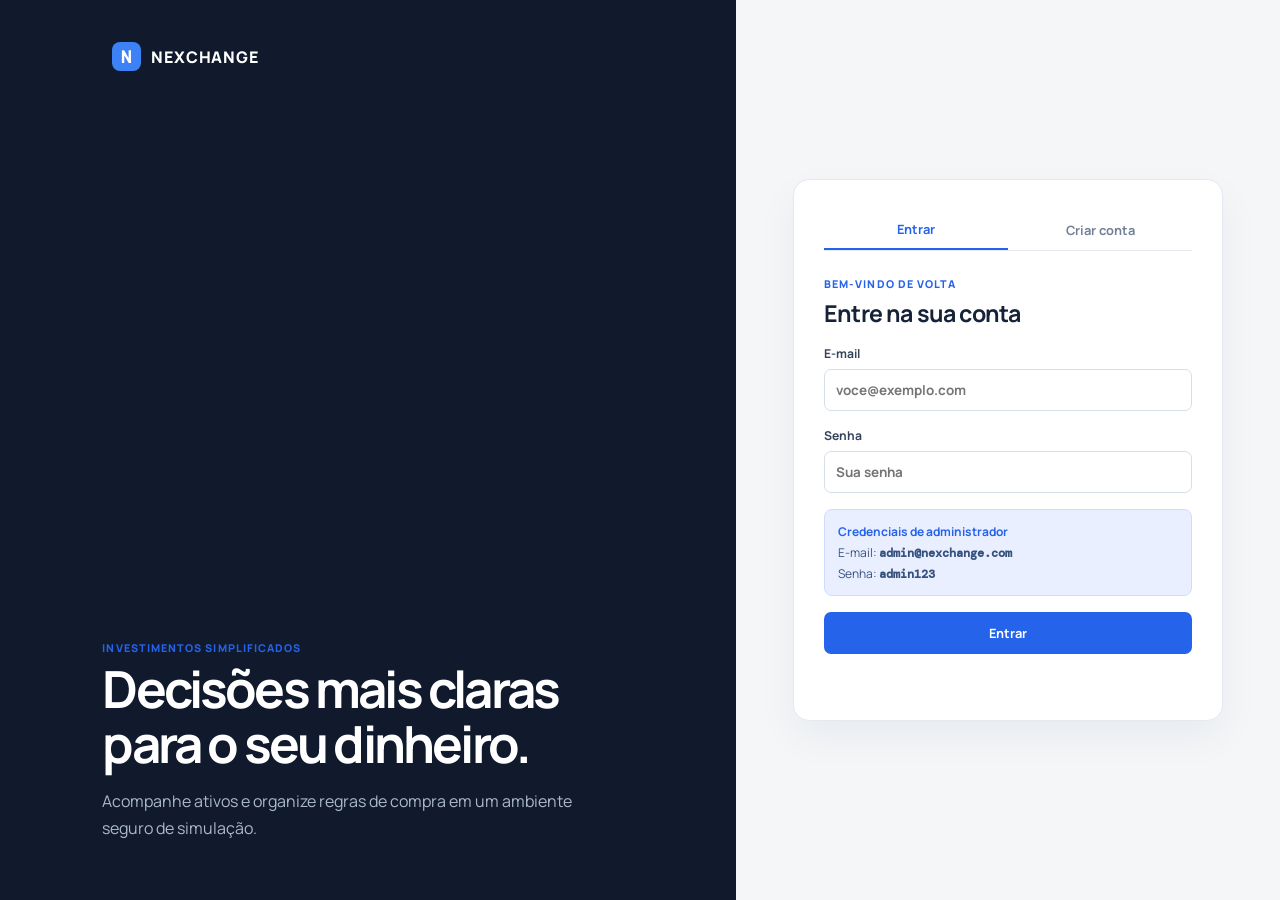
==== index.html @ d4401518 "Primeiro commit" ====
<!doctype html>
<html lang="pt-BR">
  <head>
    <meta charset="UTF-8">
    <meta name="viewport" content="width=device-width, initial-scale=1.0">
    <title>Nexchange - Investimentos automatizados</title>
    <link rel="stylesheet" href="style.css">
  </head>
  <body>
    <section id="auth-screen" class="auth-screen" aria-label="Autenticação">
      <div class="auth-brand">
        <a class="brand" href="#">
          <span class="brand-mark">N</span>
          <span>NEXCHANGE</span>
        </a>
        <div>
          <p class="eyebrow">INVESTIMENTOS SIMPLIFICADOS</p>
          <h1>Decisões mais claras para o seu dinheiro.</h1>
          <p>
            Acompanhe ativos e organize regras de compra em um ambiente seguro
            de simulação.
          </p>
        </div>
      </div>

      <div class="auth-card">
        <div class="auth-tabs" role="tablist" aria-label="Opções de acesso">
          <button class="auth-tab active" data-auth-tab="login" type="button">Entrar</button>
          <button class="auth-tab" data-auth-tab="register" type="button">Criar conta</button>
        </div>

        <form id="login-form" class="auth-form">
          <div>
            <p class="eyebrow">BEM-VINDO DE VOLTA</p>
            <h2>Entre na sua conta</h2>
          </div>
          <label>
            E-mail
            <input id="login-email" type="email" autocomplete="email" required placeholder="voce@exemplo.com">
          </label>
          <label>
            Senha
            <input id="login-password" type="password" autocomplete="current-password" required placeholder="Sua senha">
          </label>
          <div class="admin-credentials">
            <strong>Credenciais de administrador</strong>
            <span>E-mail: <b>admin@nexchange.com</b></span>
            <span>Senha: <b>admin123</b></span>
          </div>
          <button type="submit">Entrar</button>
        </form>

        <form id="register-form" class="auth-form hidden">
          <div>
            <p class="eyebrow">NOVA CONTA</p>
            <h2>Comece a simular</h2>
          </div>
          <label>
            Nome completo
            <input id="register-name" type="text" autocomplete="name" required placeholder="Como podemos chamar você?">
          </label>
          <label>
            E-mail
            <input id="register-email" type="email" autocomplete="email" required placeholder="voce@exemplo.com">
          </label>
          <label>
            Senha
            <input id="register-password" type="password" autocomplete="new-password" minlength="4" required placeholder="Mínimo de 4 caracteres">
          </label>
          <button type="submit">Criar conta</button>
        </form>
        <p id="auth-message" class="auth-message" role="alert"></p>
      </div>
    </section>

    <div id="app-screen" class="app-screen hidden">
      <aside class="sidebar">
        <a class="brand" href="#inicio">
          <span class="brand-mark">N</span>
          <span>NEXCHANGE</span>
        </a>
        <nav>
          <a class="active" href="#inicio">Visão geral</a>
          <a href="#mercado">Mercado</a>
          <a href="#regras">Minhas regras</a>
          <a href="#historico">Histórico</a>
        </nav>
        <div class="sidebar-note">
          <span class="dot"></span> Ambiente de simulação
          <br>
          <small>Nenhuma operação é real</small>
        </div>
      </aside>

      <main>
        <header id="inicio" class="topbar">
          <div>
            <p id="user-role" class="eyebrow">PAINEL DO INVESTIDOR</p>
            <h1>Olá, <span id="user-first-name">investidor</span>.</h1>
            <p class="subtitle">Acompanhe o mercado e prepare suas regras de compra.</p>
          </div>
          <div class="profile">
            <span id="avatar" class="avatar">IN</span>
            <div>
              <strong id="profile-name">Investidor</strong>
              <small id="profile-type">Perfil moderado</small>
            </div>
            <button id="edit-profile-button" class="logout-button" type="button">Editar perfil</button>
            <button id="logout-button" class="logout-button" type="button">Sair</button>
          </div>
        </header>

        <section class="summary-grid" aria-label="Resumo da carteira">
          <article class="summary-card">
            <span>Saldo disponível</span>
            <strong id="saldo">R$ 10.000,00</strong>
            <small>Valor fictício para simulação</small>
          </article>
          <article class="summary-card">
            <span>Valor em regras</span>
            <strong id="reservado">R$ 0,00</strong>
            <small id="regras-resumo">Nenhuma regra ativa</small>
          </article>
          <article class="summary-card">
            <span>Automação</span>
            <strong id="automacao-status">Desativada</strong>
            <label class="toggle">
              <input id="automacao" type="checkbox">
              <span></span>
            </label>
          </article>
        </section>

        <section id="mercado" class="market-section">
          <div class="section-head">
            <div>
              <p class="eyebrow">MERCADO</p>
              <h2>Ativos acompanhados</h2>
              <p>Valores ilustrativos atualizados apenas para demonstração.</p>
            </div>
            <span class="market-status"><i></i> Mercado simulado aberto</span>
          </div>
          <div id="ativos" class="asset-grid"></div>
        </section>

        <section id="admin-assets" class="admin-assets hidden">
          <div class="section-head">
            <div>
              <p class="eyebrow">ADMINISTRAÇÃO</p>
              <h2>Gerenciar ativos financeiros</h2>
              <p>Cadastre, altere preços ou remova ativos da simulação.</p>
            </div>
          </div>
          <div class="admin-assets-layout">
            <form id="asset-form" class="asset-form">
              <input id="asset-original-symbol" type="hidden">
              <label>
                Nome do ativo
                <input id="asset-name" type="text" required placeholder="Ex.: Itaú Unibanco PN">
              </label>
              <div class="two-columns">
                <label>
                  Símbolo
                  <input id="asset-symbol" type="text" required placeholder="Ex.: ITUB4">
                </label>
                <label>
                  Tipo
                  <input id="asset-kind" type="text" required placeholder="Ex.: Ação">
                </label>
              </div>
              <div class="two-columns">
                <label>
                  Preço simulado
                  <input id="asset-price" type="number" min="0.01" step="0.01" required placeholder="Ex.: 35,90">
                </label>
                <label>
                  Variação
                  <input id="asset-change" type="text" required placeholder="Ex.: +1,25%">
                </label>
              </div>
              <div class="form-actions">
                <button id="asset-submit" type="submit">Adicionar ativo</button>
                <button id="asset-cancel" class="secondary-button hidden" type="button">Cancelar edição</button>
              </div>
            </form>
            <div id="admin-assets-list" class="admin-assets-list"></div>
          </div>
        </section>

        <section id="regras" class="rules-layout">
          <article class="rule-builder">
            <p class="eyebrow">NOVA REGRA</p>
            <h2>Comprar quando atingir meu preço</h2>
            <p class="hint">Defina o preço máximo que você aceitaria pagar. A regra é apenas uma demonstração.</p>
            <form id="form-regra">
              <label>Ativo <select id="ativo" required></select></label>
              <div class="two-columns">
                <label>
                  Comprar se chegar a
                  <input id="preco-alvo" type="number" min="0.01" step="0.01" required placeholder="Ex.: 32,00">
                  <span id="preco-atual" class="field-tip"></span>
                </label>
                <label>
                  Valor máximo da compra
                  <input id="valor" type="number" min="1" step="0.01" required placeholder="Ex.: 500,00">
                </label>
              </div>
              <label class="checkbox-line">
                <input id="notificar" type="checkbox" checked>
                Notificar quando a condição for atingida
              </label>
              <button type="submit">Adicionar regra de compra</button>
            </form>
          </article>

          <article class="rules-list-card">
            <div class="section-head compact">
              <div>
                <p class="eyebrow">SUAS REGRAS</p>
                <h2>Ordens programadas</h2>
              </div>
              <span id="contador-regras">0 regras</span>
            </div>
            <div id="lista-regras" class="rules-list"></div>
          </article>
        </section>

        <section id="historico" class="history-section">
          <div class="section-head compact">
            <div>
              <p class="eyebrow">ATIVIDADE</p>
              <h2>Histórico de simulações</h2>
            </div>
            <button id="limpar-historico" class="text-button" type="button">Limpar</button>
          </div>
          <div class="table-wrap">
            <table>
              <thead><tr><th>Data</th><th>Ativo</th><th>Ação</th><th>Detalhe</th></tr></thead>
              <tbody id="historico-corpo"></tbody>
            </table>
          </div>
        </section>
      </main>
    </div>

    <div id="profile-modal" class="modal hidden" role="dialog" aria-modal="true" aria-labelledby="profile-modal-title">
      <div class="modal-card">
        <div class="modal-heading">
          <div>
            <p class="eyebrow">MINHA CONTA</p>
            <h2 id="profile-modal-title">Editar perfil</h2>
          </div>
          <button id="close-profile-modal" class="close-button" type="button" aria-label="Fechar">×</button>
        </div>
        <form id="profile-form" class="auth-form">
          <label>
            Nome completo
            <input id="profile-input-name" type="text" required>
          </label>
          <label>
            E-mail
            <input id="profile-input-email" type="email" required>
          </label>
          <label>
            Nova senha <span class="field-tip">Deixe em branco para manter a atual.</span>
            <input id="profile-input-password" type="password" minlength="4" placeholder="Mínimo de 4 caracteres">
          </label>
          <button type="submit">Salvar alterações</button>
        </form>
      </div>
    </div>

    <div id="toast" role="status" aria-live="polite"></div>
    <script src="mercado.js"></script>
  </body>
</html>
---- style.css ----
@import url('https://fonts.googleapis.com/css2?family=DM+Mono:wght@400;500&family=Manrope:wght@400;500;600;700;800&display=swap');

:root {
  --bg: #f4f6f8;
  --panel: #fff;
  --ink: #152238;
  --muted: #718096;
  --line: #e4e9ef;
  --blue: #2563eb;
  --blue-soft: #e9efff;
  --green: #12866a;
  --orange: #e87826;
  --sidebar: #101a2c;
}

* { box-sizing: border-box; }
html { scroll-behavior: smooth; }
body { margin: 0; background: var(--bg); color: var(--ink); font-family: Manrope, Arial, sans-serif; }
button, input, select { font: inherit; }
.hidden { display: none !important; }

.auth-screen { min-height: 100vh; display: grid; grid-template-columns: 1.15fr .85fr; }
.auth-brand { background: var(--sidebar); color: #d9e2f0; padding: 42px clamp(32px, 8vw, 130px); display: flex; flex-direction: column; justify-content: space-between; min-height: 100vh; }
.auth-brand h1 { max-width: 550px; color: #fff; font-size: clamp(2rem, 4vw, 3.8rem); line-height: 1.08; letter-spacing: -.055em; margin: 0; }
.auth-brand p:not(.eyebrow) { max-width: 500px; line-height: 1.7; color: #aab8cc; }
.auth-card { width: min(100% - 44px, 430px); margin: auto; background: var(--panel); border: 1px solid var(--line); border-radius: 16px; padding: 30px; box-shadow: 0 16px 40px #1522380d; }
.auth-tabs { display: grid; grid-template-columns: 1fr 1fr; border-bottom: 1px solid var(--line); margin-bottom: 26px; }
.auth-tab { background: none; border-radius: 0; color: var(--muted); padding: 10px; }
.auth-tab.active { color: var(--blue); border-bottom: 2px solid var(--blue); }
.auth-form { display: grid; gap: 16px; }
.auth-form h2 { margin: 0; font-size: 1.45rem; letter-spacing: -.035em; }
.admin-credentials { display: grid; gap: 4px; padding: 13px; border: 1px solid #cfdcff; background: var(--blue-soft); color: #37517e; border-radius: 8px; font-size: .75rem; }
.admin-credentials strong { color: var(--blue); }
.admin-credentials b { font-family: 'DM Mono', monospace; }
.auth-message { min-height: 22px; margin: 14px 0 0; font-size: .78rem; }
.auth-message.error { color: #b53d3d; }
.auth-message.success { color: var(--green); }

.sidebar { position: fixed; inset: 0 auto 0 0; width: 236px; background: var(--sidebar); color: #d9e2f0; display: flex; flex-direction: column; padding: 30px 18px; }
.brand { display: flex; align-items: center; gap: 10px; color: #fff; text-decoration: none; font-weight: 800; letter-spacing: .05em; padding: 0 10px 36px; }
.brand-mark { width: 29px; height: 29px; display: grid; place-items: center; background: #3c82f6; border-radius: 8px; font-family: 'DM Mono', monospace; font-size: 17px; }
.sidebar nav { display: grid; gap: 6px; }
.sidebar nav a { color: #aab8cc; text-decoration: none; padding: 11px 12px; border-radius: 8px; font-size: .9rem; }
.sidebar nav a:hover, .sidebar nav .active { background: #22324c; color: #fff; }
.sidebar-note { margin: auto 10px 5px; padding-top: 20px; border-top: 1px solid #263650; color: #aab8cc; font-size: .75rem; line-height: 1.7; }
.sidebar-note small { color: #70829d; }
.dot, .market-status i { display: inline-block; width: 7px; height: 7px; border-radius: 50%; background: #3ee3a3; margin-right: 5px; }
main { margin-left: 236px; max-width: 1390px; padding: 42px 52px 70px; }
.topbar { display: flex; align-items: flex-start; justify-content: space-between; gap: 25px; margin-bottom: 32px; }
.eyebrow { margin: 0 0 6px; color: var(--blue); letter-spacing: .1em; font-size: .67rem; font-weight: 800; }
.topbar h1, h2 { margin: 0; }
.topbar h1 { font-size: 2rem; letter-spacing: -.04em; }
.subtitle, .section-head p:not(.eyebrow), .hint { color: var(--muted); font-size: .88rem; line-height: 1.6; margin: 7px 0 0; }
.profile { display: flex; align-items: center; gap: 10px; padding: 7px 0; }
.profile small { display: block; color: var(--muted); font-size: .72rem; }
.avatar { width: 38px; height: 38px; display: grid; place-items: center; border-radius: 50%; background: #dce7ff; color: var(--blue); font-size: .73rem; font-weight: 800; }
.logout-button { background: transparent; color: var(--blue); border: 1px solid #cbd8f5; padding: 7px 10px; font-size: .72rem; }
.summary-grid { display: grid; grid-template-columns: repeat(3, 1fr); gap: 16px; margin-bottom: 40px; }
.summary-card, .rule-builder, .rules-list-card, .history-section { background: var(--panel); border: 1px solid var(--line); border-radius: 14px; }
.summary-card { min-height: 130px; padding: 20px; position: relative; }
.summary-card > span { display: block; color: var(--muted); font-size: .78rem; }
.summary-card strong { display: block; font-size: 1.45rem; letter-spacing: -.04em; margin: 11px 0 5px; }
.summary-card small { color: var(--muted); font-size: .7rem; }
.summary-card:nth-child(2) strong { color: var(--orange); }
.summary-card:nth-child(3) strong { font-size: 1.1rem; color: #8893a4; }
.toggle { position: absolute; right: 20px; bottom: 21px; }
.toggle input { display: none; }
.toggle span { display: block; width: 41px; height: 23px; background: #d0d7e2; border-radius: 20px; position: relative; cursor: pointer; }
.toggle span::after { content: ''; position: absolute; top: 3px; left: 3px; width: 17px; height: 17px; border-radius: 50%; background: #fff; transition: .2s; }
.toggle input:checked + span { background: var(--green); }
.toggle input:checked + span::after { transform: translateX(18px); }
.market-section { margin-bottom: 38px; }
.admin-assets { margin-bottom: 38px; }
.admin-assets-layout { display: grid; grid-template-columns: .8fr 1.2fr; gap: 20px; }
.asset-form, .admin-assets-list { display: grid; gap: 14px; background: var(--panel); border: 1px solid var(--line); border-radius: 14px; padding: 22px; }
.form-actions, .item-actions { display: flex; gap: 9px; align-items: center; }
.secondary-button { background: #edf1f7; color: #46566d; }
.admin-asset-item { display: flex; justify-content: space-between; gap: 16px; align-items: center; padding-bottom: 13px; border-bottom: 1px solid var(--line); }
.admin-asset-item:last-child { padding-bottom: 0; border-bottom: 0; }
.admin-asset-item strong, .admin-asset-item small { display: block; }
.admin-asset-item strong { font-size: .8rem; }
.admin-asset-item small { margin-top: 4px; color: var(--muted); font-size: .7rem; }
.edit-button, .delete-button { padding: 7px 9px; font-size: .7rem; }
.edit-button { background: var(--blue-soft); color: var(--blue); }
.delete-button { background: #fff0f0; color: #b53d3d; }
.section-head { display: flex; justify-content: space-between; align-items: flex-end; gap: 18px; margin-bottom: 17px; }
.section-head h2 { font-size: 1.18rem; letter-spacing: -.025em; }
.market-status { font-size: .73rem; color: var(--green); padding: 7px 10px; background: #ebfaf4; border-radius: 20px; }
.asset-grid { display: grid; grid-template-columns: repeat(4, 1fr); gap: 13px; }
.asset { background: var(--panel); border: 1px solid var(--line); border-radius: 12px; padding: 16px; }
.asset-top, .rule-head { display: flex; justify-content: space-between; align-items: center; }
.asset-symbol { font-family: 'DM Mono', monospace; font-size: .76rem; font-weight: 500; color: var(--blue); background: var(--blue-soft); padding: 5px 7px; border-radius: 5px; }
.asset-kind { color: var(--muted); font-size: .67rem; }
.asset h3 { font-size: .92rem; margin: 14px 0 7px; }
.asset-price, .target { font-family: 'DM Mono', monospace; }
.asset-price { font-size: 1.05rem; }
.asset-change { font-size: .68rem; margin-left: 6px; color: var(--green); }
.asset-change.down { color: #d85151; }
.rules-layout { display: grid; grid-template-columns: .92fr 1.08fr; gap: 20px; margin-bottom: 30px; }
.rule-builder, .rules-list-card, .history-section { padding: 25px; }
.rule-builder h2 { font-size: 1.25rem; letter-spacing: -.03em; }
.rule-builder form { display: grid; gap: 15px; margin-top: 22px; }
label { display: grid; gap: 7px; font-size: .76rem; font-weight: 700; color: #344359; }
select, input { width: 100%; border: 1px solid #d6dee8; border-radius: 7px; padding: 11px; background: #fff; color: var(--ink); font-size: .84rem; outline: none; }
select:focus, input:focus { border-color: var(--blue); box-shadow: 0 0 0 3px #2563eb17; }
.two-columns { display: grid; grid-template-columns: 1fr 1fr; gap: 11px; }
.field-tip { color: var(--muted); font-size: .65rem; font-weight: 500; margin-top: -2px; }
.checkbox-line { display: flex; align-items: center; gap: 8px; color: var(--muted); font-weight: 500; }
.checkbox-line input { width: auto; accent-color: var(--blue); }
button { border: 0; border-radius: 7px; padding: 12px 14px; background: var(--blue); color: #fff; font-size: .8rem; font-weight: 700; cursor: pointer; }
button:hover { filter: brightness(.94); }
.compact { align-items: flex-start; }
.compact h2 { font-size: 1.07rem; }
.compact > span { color: var(--muted); font-size: .73rem; }
.rules-list { display: grid; gap: 10px; }
.rule { border: 1px solid var(--line); border-left: 4px solid var(--blue); padding: 13px; border-radius: 7px; }
.rule-head { gap: 8px; }
.rule strong { font-size: .84rem; }
.rule .target { font-size: .76rem; color: var(--blue); }
.rule small { display: block; color: var(--muted); font-size: .69rem; margin-top: 7px; }
.rule button { background: transparent; color: #a53c3c; padding: 0; font-size: .72rem; }
.empty { padding: 28px 10px; text-align: center; color: var(--muted); font-size: .8rem; }
.history-section { margin-bottom: 15px; }
.text-button { background: transparent; color: var(--blue); padding: 0; }
table { width: 100%; border-collapse: collapse; }
th, td { text-align: left; padding: 12px 8px; border-bottom: 1px solid var(--line); font-size: .75rem; }
th { color: var(--muted); font-size: .65rem; text-transform: uppercase; letter-spacing: .07em; }
td { color: #435269; }
td:nth-child(3) { color: var(--green); font-weight: 700; }
#toast { position: fixed; right: 25px; bottom: 24px; background: #17263c; color: #fff; padding: 12px 16px; border-radius: 8px; font-size: .8rem; transform: translateY(100px); opacity: 0; transition: .25s; box-shadow: 0 8px 24px #0002; }
#toast.show { transform: translateY(0); opacity: 1; }
.modal { position: fixed; inset: 0; z-index: 10; display: grid; place-items: center; padding: 20px; background: #101a2c99; }
.modal-card { width: min(100%, 440px); background: var(--panel); padding: 28px; border-radius: 14px; box-shadow: 0 20px 48px #0004; }
.modal-heading { display: flex; justify-content: space-between; gap: 20px; align-items: flex-start; margin-bottom: 22px; }
.close-button { background: transparent; color: var(--muted); padding: 0; font-size: 1.7rem; line-height: 1; }

@media (max-width: 1050px) { .asset-grid { grid-template-columns: repeat(2, 1fr); } }
@media (max-width: 800px) {
  .auth-screen { grid-template-columns: 1fr; }
  .auth-brand { min-height: auto; padding: 28px; gap: 42px; }
  .auth-brand .brand { padding-bottom: 0; }
  .sidebar { position: static; width: auto; height: auto; padding: 14px 18px; flex-direction: row; align-items: center; }
  .sidebar .brand { padding: 0; }
  .sidebar nav { display: flex; margin-left: auto; }
  .sidebar nav a { font-size: .7rem; padding: 8px; }
  .sidebar-note { display: none; }
  main { margin: 0; padding: 28px 18px; }
  .summary-grid, .rules-layout { grid-template-columns: 1fr; }
  .admin-assets-layout { grid-template-columns: 1fr; }
  .topbar { margin-bottom: 24px; }
}
@media (max-width: 520px) {
  .auth-card { width: min(100% - 28px, 430px); padding: 22px; }
  .topbar { flex-direction: column; }
  .summary-grid, .asset-grid, .two-columns { grid-template-columns: 1fr; }
  .sidebar nav a:not(.active) { display: none; }
  .section-head { align-items: flex-start; flex-direction: column; }
  .rule-builder, .rules-list-card, .history-section { padding: 18px; }
  .table-wrap { overflow-x: auto; }
  table { min-width: 500px; }
}
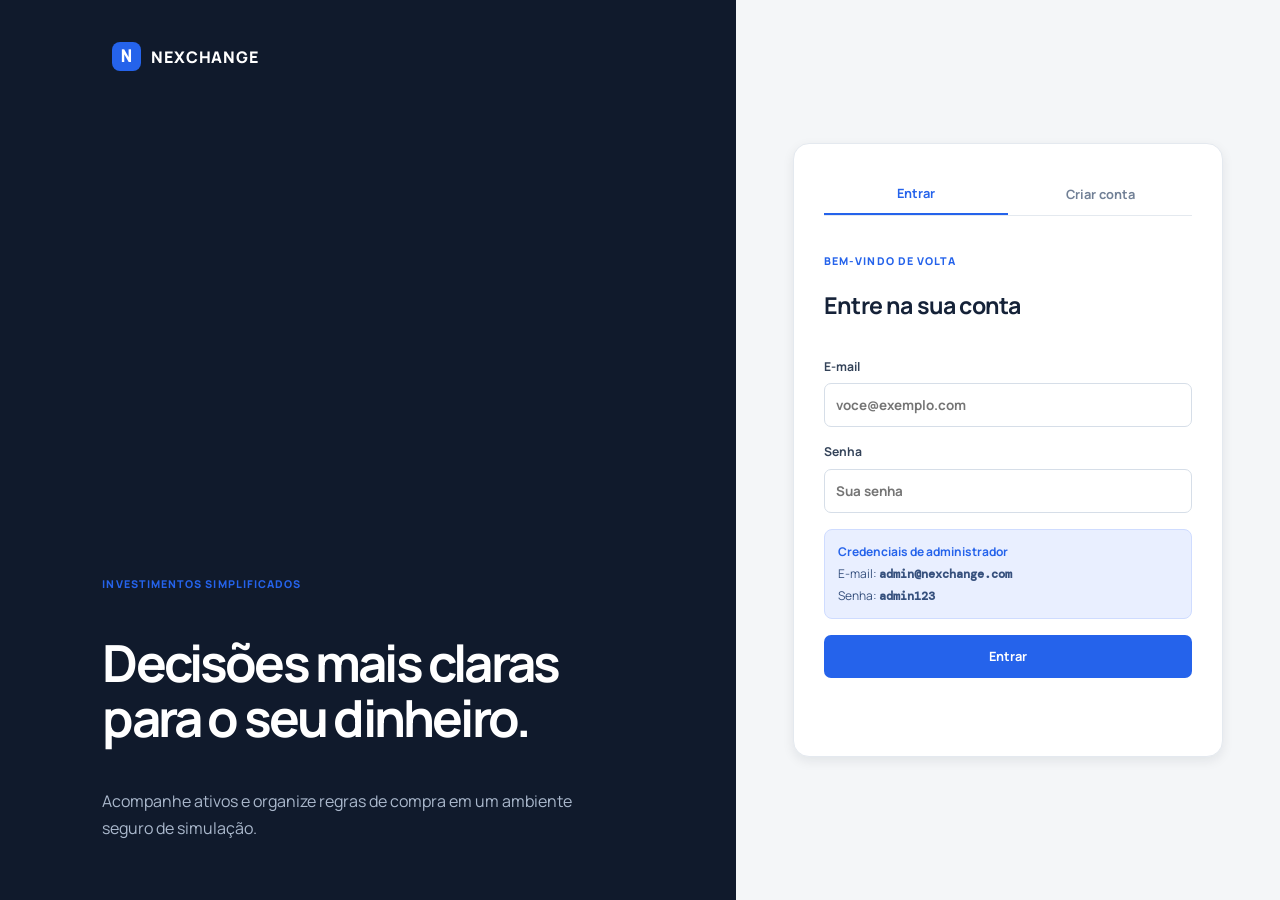
==== commit f18ababc: "refactor: organiza estilos por seções" ====
--- a/index.html
+++ b/index.html
@@ -1,276 +1,292 @@
 <!doctype html>
 <html lang="pt-BR">
-  <head>
-    <meta charset="UTF-8">
-    <meta name="viewport" content="width=device-width, initial-scale=1.0">
-    <title>Nexchange - Investimentos automatizados</title>
-    <link rel="stylesheet" href="style.css">
-  </head>
-  <body>
-    <section id="auth-screen" class="auth-screen" aria-label="Autenticação">
-      <div class="auth-brand">
-        <a class="brand" href="#">
-          <span class="brand-mark">N</span>
-          <span>NEXCHANGE</span>
-        </a>
-        <div>
-          <p class="eyebrow">INVESTIMENTOS SIMPLIFICADOS</p>
-          <h1>Decisões mais claras para o seu dinheiro.</h1>
-          <p>
-            Acompanhe ativos e organize regras de compra em um ambiente seguro
-            de simulação.
-          </p>
-        </div>
-      </div>
-
-      <div class="auth-card">
-        <div class="auth-tabs" role="tablist" aria-label="Opções de acesso">
-          <button class="auth-tab active" data-auth-tab="login" type="button">Entrar</button>
-          <button class="auth-tab" data-auth-tab="register" type="button">Criar conta</button>
-        </div>
-
-        <form id="login-form" class="auth-form">
-          <div>
-            <p class="eyebrow">BEM-VINDO DE VOLTA</p>
-            <h2>Entre na sua conta</h2>
-          </div>
-          <label>
-            E-mail
-            <input id="login-email" type="email" autocomplete="email" required placeholder="voce@exemplo.com">
+
+<head>
+  <meta charset="UTF-8">
+  <meta name="viewport" content="width=device-width, initial-scale=1.0">
+  <link rel="stylesheet" href="css/global.css">
+  <link rel="stylesheet" href="css/components.css">
+  <link rel="stylesheet" href="css/auth.css">
+  <link rel="stylesheet" href="css/sidebar.css">
+  <link rel="stylesheet" href="css/dashboard.css">
+  <link rel="stylesheet" href="css/assets.css">
+  <link rel="stylesheet" href="css/rules.css">
+</head>
+
+<body>
+  <section id="auth-screen" class="auth-screen" aria-label="Autenticação">
+    <div class="auth-brand">
+      <a class="brand" href="#">
+        <span class="brand-mark">N</span>
+        <span>NEXCHANGE</span>
+      </a>
+      <div>
+        <p class="eyebrow">INVESTIMENTOS SIMPLIFICADOS</p>
+        <h1>Decisões mais claras para o seu dinheiro.</h1>
+        <p>
+          Acompanhe ativos e organize regras de compra em um ambiente seguro
+          de simulação.
+        </p>
+      </div>
+    </div>
+
+    <div class="auth-card">
+      <div class="auth-tabs" role="tablist" aria-label="Opções de acesso">
+        <button class="auth-tab active" data-auth-tab="login" type="button">Entrar</button>
+        <button class="auth-tab" data-auth-tab="register" type="button">Criar conta</button>
+      </div>
+
+      <form id="login-form" class="auth-form">
+        <div>
+          <p class="eyebrow">BEM-VINDO DE VOLTA</p>
+          <h2>Entre na sua conta</h2>
+        </div>
+        <label>
+          E-mail
+          <input id="login-email" type="email" autocomplete="email" required placeholder="voce@exemplo.com">
+        </label>
+        <label>
+          Senha
+          <input id="login-password" type="password" autocomplete="current-password" required placeholder="Sua senha">
+        </label>
+        <div class="admin-credentials">
+          <strong>Credenciais de administrador</strong>
+          <span>E-mail: <b>admin@nexchange.com</b></span>
+          <span>Senha: <b>admin123</b></span>
+        </div>
+        <button type="submit">Entrar</button>
+      </form>
+
+      <form id="register-form" class="auth-form hidden">
+        <div>
+          <p class="eyebrow">NOVA CONTA</p>
+          <h2>Comece a simular</h2>
+        </div>
+        <label>
+          Nome completo
+          <input id="register-name" type="text" autocomplete="name" required placeholder="Como podemos chamar você?">
+        </label>
+        <label>
+          E-mail
+          <input id="register-email" type="email" autocomplete="email" required placeholder="voce@exemplo.com">
+        </label>
+        <label>
+          Senha
+          <input id="register-password" type="password" autocomplete="new-password" minlength="4" required
+            placeholder="Mínimo de 4 caracteres">
+        </label>
+        <button type="submit">Criar conta</button>
+      </form>
+      <p id="auth-message" class="auth-message" role="alert"></p>
+    </div>
+  </section>
+
+  <div id="app-screen" class="app-screen hidden">
+    <aside class="sidebar">
+      <a class="brand" href="#inicio">
+        <span class="brand-mark">N</span>
+        <span>NEXCHANGE</span>
+      </a>
+      <nav>
+        <a class="active" href="#inicio">Visão geral</a>
+        <a href="#mercado">Mercado</a>
+        <a href="#regras">Minhas regras</a>
+        <a href="#historico">Histórico</a>
+      </nav>
+      <div class="sidebar-note">
+        <span class="dot"></span> Ambiente de simulação
+        <br>
+        <small>Nenhuma operação é real</small>
+      </div>
+    </aside>
+
+    <main>
+      <header id="inicio" class="topbar">
+        <div>
+          <p id="user-role" class="eyebrow">PAINEL DO INVESTIDOR</p>
+          <h1>Olá, <span id="user-first-name">investidor</span>.</h1>
+          <p class="subtitle">Acompanhe o mercado e prepare suas regras de compra.</p>
+        </div>
+        <div class="profile">
+          <span id="avatar" class="avatar">IN</span>
+          <div>
+            <strong id="profile-name">Investidor</strong>
+            <small id="profile-type">Perfil moderado</small>
+          </div>
+          <button id="edit-profile-button" class="logout-button" type="button">Editar perfil</button>
+          <button id="logout-button" class="logout-button" type="button">Sair</button>
+        </div>
+      </header>
+
+      <section class="summary-grid" aria-label="Resumo da carteira">
+        <article class="summary-card">
+          <span>Saldo disponível</span>
+          <strong id="saldo">R$ 10.000,00</strong>
+          <small>Valor fictício para simulação</small>
+        </article>
+        <article class="summary-card">
+          <span>Valor em regras</span>
+          <strong id="reservado">R$ 0,00</strong>
+          <small id="regras-resumo">Nenhuma regra ativa</small>
+        </article>
+        <article class="summary-card">
+          <span>Automação</span>
+          <strong id="automacao-status">Desativada</strong>
+          <label class="toggle">
+            <input id="automacao" type="checkbox">
+            <span></span>
           </label>
-          <label>
-            Senha
-            <input id="login-password" type="password" autocomplete="current-password" required placeholder="Sua senha">
-          </label>
-          <div class="admin-credentials">
-            <strong>Credenciais de administrador</strong>
-            <span>E-mail: <b>admin@nexchange.com</b></span>
-            <span>Senha: <b>admin123</b></span>
-          </div>
-          <button type="submit">Entrar</button>
-        </form>
-
-        <form id="register-form" class="auth-form hidden">
-          <div>
-            <p class="eyebrow">NOVA CONTA</p>
-            <h2>Comece a simular</h2>
-          </div>
-          <label>
-            Nome completo
-            <input id="register-name" type="text" autocomplete="name" required placeholder="Como podemos chamar você?">
-          </label>
-          <label>
-            E-mail
-            <input id="register-email" type="email" autocomplete="email" required placeholder="voce@exemplo.com">
-          </label>
-          <label>
-            Senha
-            <input id="register-password" type="password" autocomplete="new-password" minlength="4" required placeholder="Mínimo de 4 caracteres">
-          </label>
-          <button type="submit">Criar conta</button>
-        </form>
-        <p id="auth-message" class="auth-message" role="alert"></p>
-      </div>
-    </section>
-
-    <div id="app-screen" class="app-screen hidden">
-      <aside class="sidebar">
-        <a class="brand" href="#inicio">
-          <span class="brand-mark">N</span>
-          <span>NEXCHANGE</span>
-        </a>
-        <nav>
-          <a class="active" href="#inicio">Visão geral</a>
-          <a href="#mercado">Mercado</a>
-          <a href="#regras">Minhas regras</a>
-          <a href="#historico">Histórico</a>
-        </nav>
-        <div class="sidebar-note">
-          <span class="dot"></span> Ambiente de simulação
-          <br>
-          <small>Nenhuma operação é real</small>
-        </div>
-      </aside>
-
-      <main>
-        <header id="inicio" class="topbar">
-          <div>
-            <p id="user-role" class="eyebrow">PAINEL DO INVESTIDOR</p>
-            <h1>Olá, <span id="user-first-name">investidor</span>.</h1>
-            <p class="subtitle">Acompanhe o mercado e prepare suas regras de compra.</p>
-          </div>
-          <div class="profile">
-            <span id="avatar" class="avatar">IN</span>
-            <div>
-              <strong id="profile-name">Investidor</strong>
-              <small id="profile-type">Perfil moderado</small>
-            </div>
-            <button id="edit-profile-button" class="logout-button" type="button">Editar perfil</button>
-            <button id="logout-button" class="logout-button" type="button">Sair</button>
-          </div>
-        </header>
-
-        <section class="summary-grid" aria-label="Resumo da carteira">
-          <article class="summary-card">
-            <span>Saldo disponível</span>
-            <strong id="saldo">R$ 10.000,00</strong>
-            <small>Valor fictício para simulação</small>
-          </article>
-          <article class="summary-card">
-            <span>Valor em regras</span>
-            <strong id="reservado">R$ 0,00</strong>
-            <small id="regras-resumo">Nenhuma regra ativa</small>
-          </article>
-          <article class="summary-card">
-            <span>Automação</span>
-            <strong id="automacao-status">Desativada</strong>
-            <label class="toggle">
-              <input id="automacao" type="checkbox">
-              <span></span>
+        </article>
+      </section>
+
+      <section id="mercado" class="market-section">
+        <div class="section-head">
+          <div>
+            <p class="eyebrow">MERCADO</p>
+            <h2>Ativos acompanhados</h2>
+            <p>Valores ilustrativos atualizados apenas para demonstração.</p>
+          </div>
+          <span class="market-status"><i></i> Mercado simulado aberto</span>
+        </div>
+        <div id="ativos" class="asset-grid"></div>
+      </section>
+
+      <section id="admin-assets" class="admin-assets hidden">
+        <div class="section-head">
+          <div>
+            <p class="eyebrow">ADMINISTRAÇÃO</p>
+            <h2>Gerenciar ativos financeiros</h2>
+            <p>Cadastre, altere preços ou remova ativos da simulação.</p>
+          </div>
+        </div>
+        <div class="admin-assets-layout">
+          <form id="asset-form" class="asset-form">
+            <input id="asset-original-symbol" type="hidden">
+            <label>
+              Nome do ativo
+              <input id="asset-name" type="text" required placeholder="Ex.: Itaú Unibanco PN">
             </label>
-          </article>
-        </section>
-
-        <section id="mercado" class="market-section">
-          <div class="section-head">
-            <div>
-              <p class="eyebrow">MERCADO</p>
-              <h2>Ativos acompanhados</h2>
-              <p>Valores ilustrativos atualizados apenas para demonstração.</p>
-            </div>
-            <span class="market-status"><i></i> Mercado simulado aberto</span>
-          </div>
-          <div id="ativos" class="asset-grid"></div>
-        </section>
-
-        <section id="admin-assets" class="admin-assets hidden">
-          <div class="section-head">
-            <div>
-              <p class="eyebrow">ADMINISTRAÇÃO</p>
-              <h2>Gerenciar ativos financeiros</h2>
-              <p>Cadastre, altere preços ou remova ativos da simulação.</p>
-            </div>
-          </div>
-          <div class="admin-assets-layout">
-            <form id="asset-form" class="asset-form">
-              <input id="asset-original-symbol" type="hidden">
-              <label>
-                Nome do ativo
-                <input id="asset-name" type="text" required placeholder="Ex.: Itaú Unibanco PN">
-              </label>
-              <div class="two-columns">
-                <label>
-                  Símbolo
-                  <input id="asset-symbol" type="text" required placeholder="Ex.: ITUB4">
-                </label>
-                <label>
-                  Tipo
-                  <input id="asset-kind" type="text" required placeholder="Ex.: Ação">
-                </label>
-              </div>
-              <div class="two-columns">
-                <label>
-                  Preço simulado
-                  <input id="asset-price" type="number" min="0.01" step="0.01" required placeholder="Ex.: 35,90">
-                </label>
-                <label>
-                  Variação
-                  <input id="asset-change" type="text" required placeholder="Ex.: +1,25%">
-                </label>
-              </div>
-              <div class="form-actions">
-                <button id="asset-submit" type="submit">Adicionar ativo</button>
-                <button id="asset-cancel" class="secondary-button hidden" type="button">Cancelar edição</button>
-              </div>
-            </form>
-            <div id="admin-assets-list" class="admin-assets-list"></div>
-          </div>
-        </section>
-
-        <section id="regras" class="rules-layout">
-          <article class="rule-builder">
-            <p class="eyebrow">NOVA REGRA</p>
-            <h2>Comprar quando atingir meu preço</h2>
-            <p class="hint">Defina o preço máximo que você aceitaria pagar. A regra é apenas uma demonstração.</p>
-            <form id="form-regra">
-              <label>Ativo <select id="ativo" required></select></label>
-              <div class="two-columns">
-                <label>
-                  Comprar se chegar a
-                  <input id="preco-alvo" type="number" min="0.01" step="0.01" required placeholder="Ex.: 32,00">
-                  <span id="preco-atual" class="field-tip"></span>
-                </label>
-                <label>
-                  Valor máximo da compra
-                  <input id="valor" type="number" min="1" step="0.01" required placeholder="Ex.: 500,00">
-                </label>
-              </div>
-              <label class="checkbox-line">
-                <input id="notificar" type="checkbox" checked>
-                Notificar quando a condição for atingida
-              </label>
-              <button type="submit">Adicionar regra de compra</button>
-            </form>
-          </article>
-
-          <article class="rules-list-card">
-            <div class="section-head compact">
-              <div>
-                <p class="eyebrow">SUAS REGRAS</p>
-                <h2>Ordens programadas</h2>
-              </div>
-              <span id="contador-regras">0 regras</span>
-            </div>
-            <div id="lista-regras" class="rules-list"></div>
-          </article>
-        </section>
-
-        <section id="historico" class="history-section">
+            <div class="two-columns">
+              <label>
+                Símbolo
+                <input id="asset-symbol" type="text" required placeholder="Ex.: ITUB4">
+              </label>
+              <label>
+                Tipo
+                <input id="asset-kind" type="text" required placeholder="Ex.: Ação">
+              </label>
+            </div>
+            <div class="two-columns">
+              <label>
+                Preço simulado
+                <input id="asset-price" type="number" min="0.01" step="0.01" required placeholder="Ex.: 35,90">
+              </label>
+              <label>
+                Variação
+                <input id="asset-change" type="text" required placeholder="Ex.: +1,25%">
+              </label>
+            </div>
+            <div class="form-actions">
+              <button id="asset-submit" type="submit">Adicionar ativo</button>
+              <button id="asset-cancel" class="secondary-button hidden" type="button">Cancelar edição</button>
+            </div>
+          </form>
+          <div id="admin-assets-list" class="admin-assets-list"></div>
+        </div>
+      </section>
+
+      <section id="regras" class="rules-layout">
+        <article class="rule-builder">
+          <p class="eyebrow">NOVA REGRA</p>
+          <h2>Comprar quando atingir meu preço</h2>
+          <p class="hint">Defina o preço máximo que você aceitaria pagar. A regra é apenas uma demonstração.</p>
+          <form id="form-regra">
+            <label>Ativo <select id="ativo" required></select></label>
+            <div class="two-columns">
+              <label>
+                Comprar se chegar a
+                <input id="preco-alvo" type="number" min="0.01" step="0.01" required placeholder="Ex.: 32,00">
+                <span id="preco-atual" class="field-tip"></span>
+              </label>
+              <label>
+                Valor máximo da compra
+                <input id="valor" type="number" min="1" step="0.01" required placeholder="Ex.: 500,00">
+              </label>
+            </div>
+            <label class="checkbox-line">
+              <input id="notificar" type="checkbox" checked>
+              Notificar quando a condição for atingida
+            </label>
+            <button type="submit">Adicionar regra de compra</button>
+          </form>
+        </article>
+
+        <article class="rules-list-card">
           <div class="section-head compact">
             <div>
-              <p class="eyebrow">ATIVIDADE</p>
-              <h2>Histórico de simulações</h2>
-            </div>
-            <button id="limpar-historico" class="text-button" type="button">Limpar</button>
-          </div>
-          <div class="table-wrap">
-            <table>
-              <thead><tr><th>Data</th><th>Ativo</th><th>Ação</th><th>Detalhe</th></tr></thead>
-              <tbody id="historico-corpo"></tbody>
-            </table>
-          </div>
-        </section>
-      </main>
+              <p class="eyebrow">SUAS REGRAS</p>
+              <h2>Ordens programadas</h2>
+            </div>
+            <span id="contador-regras">0 regras</span>
+          </div>
+          <div id="lista-regras" class="rules-list"></div>
+        </article>
+      </section>
+
+      <section id="historico" class="history-section">
+        <div class="section-head compact">
+          <div>
+            <p class="eyebrow">ATIVIDADE</p>
+            <h2>Histórico de simulações</h2>
+          </div>
+          <button id="limpar-historico" class="text-button" type="button">Limpar</button>
+        </div>
+        <div class="table-wrap">
+          <table>
+            <thead>
+              <tr>
+                <th>Data</th>
+                <th>Ativo</th>
+                <th>Ação</th>
+                <th>Detalhe</th>
+              </tr>
+            </thead>
+            <tbody id="historico-corpo"></tbody>
+          </table>
+        </div>
+      </section>
+    </main>
+  </div>
+
+  <div id="profile-modal" class="modal hidden" role="dialog" aria-modal="true" aria-labelledby="profile-modal-title">
+    <div class="modal-card">
+      <div class="modal-heading">
+        <div>
+          <p class="eyebrow">MINHA CONTA</p>
+          <h2 id="profile-modal-title">Editar perfil</h2>
+        </div>
+        <button id="close-profile-modal" class="close-button" type="button" aria-label="Fechar">×</button>
+      </div>
+      <form id="profile-form" class="auth-form">
+        <label>
+          Nome completo
+          <input id="profile-input-name" type="text" required>
+        </label>
+        <label>
+          E-mail
+          <input id="profile-input-email" type="email" required>
+        </label>
+        <label>
+          Nova senha <span class="field-tip">Deixe em branco para manter a atual.</span>
+          <input id="profile-input-password" type="password" minlength="4" placeholder="Mínimo de 4 caracteres">
+        </label>
+        <button type="submit">Salvar alterações</button>
+      </form>
     </div>
-
-    <div id="profile-modal" class="modal hidden" role="dialog" aria-modal="true" aria-labelledby="profile-modal-title">
-      <div class="modal-card">
-        <div class="modal-heading">
-          <div>
-            <p class="eyebrow">MINHA CONTA</p>
-            <h2 id="profile-modal-title">Editar perfil</h2>
-          </div>
-          <button id="close-profile-modal" class="close-button" type="button" aria-label="Fechar">×</button>
-        </div>
-        <form id="profile-form" class="auth-form">
-          <label>
-            Nome completo
-            <input id="profile-input-name" type="text" required>
-          </label>
-          <label>
-            E-mail
-            <input id="profile-input-email" type="email" required>
-          </label>
-          <label>
-            Nova senha <span class="field-tip">Deixe em branco para manter a atual.</span>
-            <input id="profile-input-password" type="password" minlength="4" placeholder="Mínimo de 4 caracteres">
-          </label>
-          <button type="submit">Salvar alterações</button>
-        </form>
-      </div>
-    </div>
-
-    <div id="toast" role="status" aria-live="polite"></div>
-    <script src="mercado.js"></script>
-  </body>
-</html>
+  </div>
+
+  <div id="toast" role="status" aria-live="polite"></div>
+  <script src="js/mercado.js"></script>
+</body>
+
+</html>
--- a/css/global.css
+++ b/css/global.css
@@ -0,0 +1,65 @@
+@import url('https://fonts.googleapis.com/css2?family=DM+Mono:wght@400;500&family=Manrope:wght@400;500;600;700;800&display=swap');
+
+:root {
+  --color-primary: #2563eb;
+  --color-primary-hover: #1d4ed8;
+  --color-secondary: #101a2c;
+
+  --color-success: #12866a;
+  --color-warning: #e87826;
+  --color-danger: #b53d3d;
+
+  --color-background: #f4f6f8;
+  --color-surface: #ffffff;
+  --color-primary-soft: #e9efff;
+
+  --color-text: #152238;
+  --color-text-secondary: #718096;
+  --color-text-light: #ffffff;
+  --color-border: #e4e9ef;
+
+  --radius-sm: 6px;
+  --radius-md: 10px;
+  --radius-lg: 16px;
+
+  --shadow-sm: 0 1px 2px rgba(15, 23, 42, 0.06);
+  --shadow-md: 0 4px 12px rgba(15, 23, 42, 0.08);
+
+  --transition: 0.2s ease;
+}
+
+* {
+  box-sizing: border-box;
+}
+
+html {
+  scroll-behavior: smooth;
+}
+
+body {
+  margin: 0;
+  background: var(--color-background);
+  color: var(--color-text);
+  font-family: Manrope, Arial, sans-serif;
+  line-height: 1.5;
+}
+
+button,
+input,
+select,
+textarea {
+  font: inherit;
+}
+
+button {
+  cursor: pointer;
+}
+
+img {
+  display: block;
+  max-width: 100%;
+}
+
+.hidden {
+  display: none !important;
+}
--- a/css/components.css
+++ b/css/components.css
@@ -0,0 +1,214 @@
+.section-head {
+  display: flex;
+  align-items: flex-end;
+  justify-content: space-between;
+  gap: 18px;
+  margin-bottom: 17px;
+}
+
+.section-head h2 {
+  font-size: 1.18rem;
+  letter-spacing: -0.025em;
+}
+
+label {
+  display: grid;
+  gap: 7px;
+  color: #344359;
+  font-size: 0.76rem;
+  font-weight: 700;
+}
+
+input,
+select {
+  width: 100%;
+  padding: 11px;
+  background: var(--color-surface);
+  border: 1px solid #d6dee8;
+  border-radius: 7px;
+  color: var(--color-text);
+  font-size: 0.84rem;
+  outline: none;
+}
+
+input:focus,
+select:focus {
+  border-color: var(--color-primary);
+  box-shadow: 0 0 0 3px rgba(37, 99, 235, 0.09);
+}
+
+.two-columns {
+  display: grid;
+  grid-template-columns: 1fr 1fr;
+  gap: 11px;
+}
+
+.field-tip {
+  margin-top: -2px;
+  color: var(--color-text-secondary);
+  font-size: 0.65rem;
+  font-weight: 500;
+}
+
+.checkbox-line {
+  display: flex;
+  align-items: center;
+  gap: 8px;
+  color: var(--color-text-secondary);
+  font-weight: 500;
+}
+
+.checkbox-line input {
+  width: auto;
+  accent-color: var(--color-primary);
+}
+
+button {
+  padding: 12px 14px;
+  background: var(--color-primary);
+  border: 0;
+  border-radius: 7px;
+  color: var(--color-text-light);
+  font-size: 0.8rem;
+  font-weight: 700;
+}
+
+button:hover {
+  filter: brightness(0.94);
+}
+
+.secondary-button {
+  background: #edf1f7;
+  color: #46566d;
+}
+
+.form-actions,
+.item-actions {
+  display: flex;
+  align-items: center;
+  gap: 9px;
+}
+
+.edit-button,
+.delete-button {
+  padding: 7px 9px;
+  font-size: 0.7rem;
+}
+
+.edit-button {
+  background: var(--color-primary-soft);
+  color: var(--color-primary);
+}
+
+.delete-button {
+  background: #fff0f0;
+  color: var(--color-danger);
+}
+
+.text-button {
+  padding: 0;
+  background: transparent;
+  color: var(--color-primary);
+}
+
+table {
+  width: 100%;
+  border-collapse: collapse;
+}
+
+th,
+td {
+  padding: 12px 8px;
+  border-bottom: 1px solid var(--color-border);
+  text-align: left;
+  font-size: 0.75rem;
+}
+
+th {
+  color: var(--color-text-secondary);
+  font-size: 0.65rem;
+  text-transform: uppercase;
+  letter-spacing: 0.07em;
+}
+
+td {
+  color: #435269;
+}
+
+td:nth-child(3) {
+  color: var(--color-success);
+  font-weight: 700;
+}
+
+#toast {
+  position: fixed;
+  right: 25px;
+  bottom: 24px;
+  padding: 12px 16px;
+  background: #17263c;
+  border-radius: 8px;
+  box-shadow: 0 8px 24px #0002;
+  color: var(--color-text-light);
+  font-size: 0.8rem;
+  opacity: 0;
+  transform: translateY(100px);
+  transition: 0.25s;
+}
+
+#toast.show {
+  opacity: 1;
+  transform: translateY(0);
+}
+
+.modal {
+  position: fixed;
+  inset: 0;
+  z-index: 10;
+  display: grid;
+  place-items: center;
+  padding: 20px;
+  background: #101a2c99;
+}
+
+.modal-card {
+  width: min(100%, 440px);
+  padding: 28px;
+  background: var(--color-surface);
+  border-radius: 14px;
+  box-shadow: 0 20px 48px #0004;
+}
+
+.modal-heading {
+  display: flex;
+  align-items: flex-start;
+  justify-content: space-between;
+  gap: 20px;
+  margin-bottom: 22px;
+}
+
+.close-button {
+  padding: 0;
+  background: transparent;
+  color: var(--color-text-secondary);
+  font-size: 1.7rem;
+  line-height: 1;
+}
+
+@media (max-width: 520px) {
+  .two-columns {
+    grid-template-columns: 1fr;
+  }
+
+  .section-head {
+    align-items: flex-start;
+    flex-direction: column;
+  }
+
+  .table-wrap {
+    overflow-x: auto;
+  }
+
+  table {
+    min-width: 500px;
+  }
+}
--- a/css/auth.css
+++ b/css/auth.css
@@ -0,0 +1,124 @@
+.auth-screen {
+  min-height: 100vh;
+  display: grid;
+  grid-template-columns: 1.15fr 0.85fr;
+}
+
+.auth-brand {
+  min-height: 100vh;
+  padding: 42px clamp(32px, 8vw, 130px);
+  display: flex;
+  flex-direction: column;
+  justify-content: space-between;
+  background: var(--color-secondary);
+  color: #d9e2f0;
+}
+
+.auth-brand h1 {
+  max-width: 550px;
+  color: var(--color-text-light);
+  font-size: clamp(2rem, 4vw, 3.8rem);
+  line-height: 1.08;
+  letter-spacing: -0.055em;
+}
+
+.auth-brand p:not(.eyebrow) {
+  max-width: 500px;
+  color: #aab8cc;
+  line-height: 1.7;
+}
+
+.auth-card {
+  width: min(100% - 44px, 430px);
+  margin: auto;
+  padding: 30px;
+  background: var(--color-surface);
+  border: 1px solid var(--color-border);
+  border-radius: var(--radius-lg);
+  box-shadow: var(--shadow-md);
+}
+
+.auth-tabs {
+  display: grid;
+  grid-template-columns: 1fr 1fr;
+  margin-bottom: 26px;
+  border-bottom: 1px solid var(--color-border);
+}
+
+.auth-tab {
+  padding: 10px;
+  background: none;
+  border-radius: 0;
+  color: var(--color-text-secondary);
+}
+
+.auth-tab.active {
+  color: var(--color-primary);
+  border-bottom: 2px solid var(--color-primary);
+}
+
+.auth-form {
+  display: grid;
+  gap: 16px;
+}
+
+.auth-form h2 {
+  font-size: 1.45rem;
+  letter-spacing: -0.035em;
+}
+
+.admin-credentials {
+  display: grid;
+  gap: 4px;
+  padding: 13px;
+  background: var(--color-primary-soft);
+  border: 1px solid #cfdcff;
+  border-radius: 8px;
+  color: #37517e;
+  font-size: 0.75rem;
+}
+
+.admin-credentials strong {
+  color: var(--color-primary);
+}
+
+.admin-credentials b {
+  font-family: 'DM Mono', monospace;
+}
+
+.auth-message {
+  min-height: 22px;
+  margin-top: 14px;
+  font-size: 0.78rem;
+}
+
+.auth-message.error {
+  color: var(--color-danger);
+}
+
+.auth-message.success {
+  color: var(--color-success);
+}
+
+@media (max-width: 800px) {
+  .auth-screen {
+    grid-template-columns: 1fr;
+  }
+
+  .auth-brand {
+    min-height: auto;
+    padding: 28px;
+    gap: 42px;
+  }
+
+  .auth-brand .brand {
+    padding-bottom: 0;
+  }
+}
+
+@media (max-width: 520px) {
+  .auth-card {
+    width: min(100% - 28px, 430px);
+    padding: 22px;
+  }
+}
--- a/css/sidebar.css
+++ b/css/sidebar.css
@@ -0,0 +1,108 @@
+.sidebar {
+  position: fixed;
+  inset: 0 auto 0 0;
+  width: 236px;
+  padding: 30px 18px;
+  display: flex;
+  flex-direction: column;
+  background: var(--color-secondary);
+  color: #d9e2f0;
+}
+
+.brand {
+  display: flex;
+  align-items: center;
+  gap: 10px;
+  padding: 0 10px 36px;
+  color: var(--color-text-light);
+  text-decoration: none;
+  font-weight: 800;
+  letter-spacing: 0.05em;
+}
+
+.brand-mark {
+  width: 29px;
+  height: 29px;
+  display: grid;
+  place-items: center;
+  background: var(--color-primary);
+  border-radius: 8px;
+  font-family: 'DM Mono', monospace;
+  font-size: 17px;
+}
+
+.sidebar nav {
+  display: grid;
+  gap: 6px;
+}
+
+.sidebar nav a {
+  padding: 11px 12px;
+  color: #aab8cc;
+  border-radius: 8px;
+  text-decoration: none;
+  font-size: 0.9rem;
+}
+
+.sidebar nav a:hover,
+.sidebar nav .active {
+  background: #22324c;
+  color: var(--color-text-light);
+}
+
+.sidebar-note {
+  margin: auto 10px 5px;
+  padding-top: 20px;
+  border-top: 1px solid #263650;
+  color: #aab8cc;
+  font-size: 0.75rem;
+  line-height: 1.7;
+}
+
+.sidebar-note small {
+  color: #70829d;
+}
+
+.dot {
+  display: inline-block;
+  width: 7px;
+  height: 7px;
+  margin-right: 5px;
+  background: #3ee3a3;
+  border-radius: 50%;
+}
+
+@media (max-width: 800px) {
+  .sidebar {
+    position: static;
+    width: auto;
+    height: auto;
+    padding: 14px 18px;
+    flex-direction: row;
+    align-items: center;
+  }
+
+  .sidebar .brand {
+    padding: 0;
+  }
+
+  .sidebar nav {
+    display: flex;
+    margin-left: auto;
+  }
+
+  .sidebar nav a {
+    padding: 8px;
+    font-size: 0.7rem;
+  }
+
+  .sidebar-note {
+    display: none;
+  }
+}
+
+@media (max-width: 520px) {
+  .sidebar nav a:not(.active) {
+    display: none;
+  }
+}
--- a/css/dashboard.css
+++ b/css/dashboard.css
@@ -0,0 +1,172 @@
+main {
+  max-width: 1390px;
+  margin-left: 236px;
+  padding: 42px 52px 70px;
+}
+
+.topbar {
+  display: flex;
+  align-items: flex-start;
+  justify-content: space-between;
+  gap: 25px;
+  margin-bottom: 32px;
+}
+
+.eyebrow {
+  margin-bottom: 6px;
+  color: var(--color-primary);
+  letter-spacing: 0.1em;
+  font-size: 0.67rem;
+  font-weight: 800;
+}
+
+.topbar h1 {
+  font-size: 2rem;
+  letter-spacing: -0.04em;
+}
+
+.subtitle,
+.section-head p:not(.eyebrow),
+.hint {
+  margin-top: 7px;
+  color: var(--color-text-secondary);
+  font-size: 0.88rem;
+  line-height: 1.6;
+}
+
+.profile {
+  display: flex;
+  align-items: center;
+  gap: 10px;
+  padding: 7px 0;
+}
+
+.profile small {
+  display: block;
+  color: var(--color-text-secondary);
+  font-size: 0.72rem;
+}
+
+.avatar {
+  width: 38px;
+  height: 38px;
+  display: grid;
+  place-items: center;
+  background: #dce7ff;
+  border-radius: 50%;
+  color: var(--color-primary);
+  font-size: 0.73rem;
+  font-weight: 800;
+}
+
+.logout-button {
+  padding: 7px 10px;
+  background: transparent;
+  border: 1px solid #cbd8f5;
+  color: var(--color-primary);
+  font-size: 0.72rem;
+}
+
+.summary-grid {
+  display: grid;
+  grid-template-columns: repeat(3, 1fr);
+  gap: 16px;
+  margin-bottom: 40px;
+}
+
+.summary-card {
+  position: relative;
+  min-height: 130px;
+  padding: 20px;
+  background: var(--color-surface);
+  border: 1px solid var(--color-border);
+  border-radius: 14px;
+}
+
+.summary-card > span {
+  display: block;
+  color: var(--color-text-secondary);
+  font-size: 0.78rem;
+}
+
+.summary-card strong {
+  display: block;
+  margin: 11px 0 5px;
+  font-size: 1.45rem;
+  letter-spacing: -0.04em;
+}
+
+.summary-card small {
+  color: var(--color-text-secondary);
+  font-size: 0.7rem;
+}
+
+.summary-card:nth-child(2) strong {
+  color: var(--color-warning);
+}
+
+.summary-card:nth-child(3) strong {
+  color: #8893a4;
+  font-size: 1.1rem;
+}
+
+.toggle {
+  position: absolute;
+  right: 20px;
+  bottom: 21px;
+}
+
+.toggle input {
+  display: none;
+}
+
+.toggle span {
+  position: relative;
+  display: block;
+  width: 41px;
+  height: 23px;
+  background: #d0d7e2;
+  border-radius: 20px;
+  cursor: pointer;
+}
+
+.toggle span::after {
+  content: '';
+  position: absolute;
+  top: 3px;
+  left: 3px;
+  width: 17px;
+  height: 17px;
+  background: var(--color-surface);
+  border-radius: 50%;
+  transition: var(--transition);
+}
+
+.toggle input:checked + span {
+  background: var(--color-success);
+}
+
+.toggle input:checked + span::after {
+  transform: translateX(18px);
+}
+
+@media (max-width: 800px) {
+  main {
+    margin: 0;
+    padding: 28px 18px;
+  }
+
+  .summary-grid {
+    grid-template-columns: 1fr;
+  }
+
+  .topbar {
+    margin-bottom: 24px;
+  }
+}
+
+@media (max-width: 520px) {
+  .topbar {
+    flex-direction: column;
+  }
+}
--- a/css/assets.css
+++ b/css/assets.css
@@ -0,0 +1,138 @@
+.market-section,
+.admin-assets {
+  margin-bottom: 38px;
+}
+
+.market-status {
+  padding: 7px 10px;
+  background: #ebfaf4;
+  border-radius: 20px;
+  color: var(--color-success);
+  font-size: 0.73rem;
+}
+
+.market-status i {
+  display: inline-block;
+  width: 7px;
+  height: 7px;
+  margin-right: 5px;
+  background: #3ee3a3;
+  border-radius: 50%;
+}
+
+.asset-grid {
+  display: grid;
+  grid-template-columns: repeat(4, 1fr);
+  gap: 13px;
+}
+
+.asset {
+  padding: 16px;
+  background: var(--color-surface);
+  border: 1px solid var(--color-border);
+  border-radius: 12px;
+}
+
+.asset-top {
+  display: flex;
+  align-items: center;
+  justify-content: space-between;
+}
+
+.asset-symbol {
+  padding: 5px 7px;
+  background: var(--color-primary-soft);
+  border-radius: 5px;
+  color: var(--color-primary);
+  font-family: 'DM Mono', monospace;
+  font-size: 0.76rem;
+  font-weight: 500;
+}
+
+.asset-kind {
+  color: var(--color-text-secondary);
+  font-size: 0.67rem;
+}
+
+.asset h3 {
+  margin: 14px 0 7px;
+  font-size: 0.92rem;
+}
+
+.asset-price {
+  font-family: 'DM Mono', monospace;
+  font-size: 1.05rem;
+}
+
+.asset-change {
+  margin-left: 6px;
+  color: var(--color-success);
+  font-size: 0.68rem;
+}
+
+.asset-change.down {
+  color: #d85151;
+}
+
+.admin-assets-layout {
+  display: grid;
+  grid-template-columns: 0.8fr 1.2fr;
+  gap: 20px;
+}
+
+.asset-form,
+.admin-assets-list {
+  display: grid;
+  gap: 14px;
+  padding: 22px;
+  background: var(--color-surface);
+  border: 1px solid var(--color-border);
+  border-radius: 14px;
+}
+
+.admin-asset-item {
+  display: flex;
+  align-items: center;
+  justify-content: space-between;
+  gap: 16px;
+  padding-bottom: 13px;
+  border-bottom: 1px solid var(--color-border);
+}
+
+.admin-asset-item:last-child {
+  padding-bottom: 0;
+  border-bottom: 0;
+}
+
+.admin-asset-item strong,
+.admin-asset-item small {
+  display: block;
+}
+
+.admin-asset-item strong {
+  font-size: 0.8rem;
+}
+
+.admin-asset-item small {
+  margin-top: 4px;
+  color: var(--color-text-secondary);
+  font-size: 0.7rem;
+}
+
+@media (max-width: 1050px) {
+  .asset-grid {
+    grid-template-columns: repeat(2, 1fr);
+  }
+}
+
+@media (max-width: 800px) {
+  .admin-assets-layout {
+    grid-template-columns: 1fr;
+  }
+}
+
+@media (max-width: 520px) {
+  .asset-grid {
+    grid-template-columns: 1fr;
+  }
+}
--- a/css/rules.css
+++ b/css/rules.css
@@ -0,0 +1,107 @@
+.rules-layout {
+  display: grid;
+  grid-template-columns: 0.92fr 1.08fr;
+  gap: 20px;
+  margin-bottom: 30px;
+}
+
+.rule-builder,
+.rules-list-card,
+.history-section {
+  padding: 25px;
+  background: var(--color-surface);
+  border: 1px solid var(--color-border);
+  border-radius: 14px;
+}
+
+.rule-builder h2 {
+  font-size: 1.25rem;
+  letter-spacing: -0.03em;
+}
+
+.rule-builder form {
+  display: grid;
+  gap: 15px;
+  margin-top: 22px;
+}
+
+.rules-list {
+  display: grid;
+  gap: 10px;
+}
+
+.rule {
+  padding: 13px;
+  border: 1px solid var(--color-border);
+  border-left: 4px solid var(--color-primary);
+  border-radius: 7px;
+}
+
+.rule-head {
+  display: flex;
+  align-items: center;
+  justify-content: space-between;
+  gap: 8px;
+}
+
+.rule strong {
+  font-size: 0.84rem;
+}
+
+.rule .target {
+  color: var(--color-primary);
+  font-family: 'DM Mono', monospace;
+  font-size: 0.76rem;
+}
+
+.rule small {
+  display: block;
+  margin-top: 7px;
+  color: var(--color-text-secondary);
+  font-size: 0.69rem;
+}
+
+.rule button {
+  padding: 0;
+  background: transparent;
+  color: var(--color-danger);
+  font-size: 0.72rem;
+}
+
+.compact {
+  align-items: flex-start;
+}
+
+.compact h2 {
+  font-size: 1.07rem;
+}
+
+.compact > span {
+  color: var(--color-text-secondary);
+  font-size: 0.73rem;
+}
+
+.empty {
+  padding: 28px 10px;
+  color: var(--color-text-secondary);
+  text-align: center;
+  font-size: 0.8rem;
+}
+
+.history-section {
+  margin-bottom: 15px;
+}
+
+@media (max-width: 800px) {
+  .rules-layout {
+    grid-template-columns: 1fr;
+  }
+}
+
+@media (max-width: 520px) {
+  .rule-builder,
+  .rules-list-card,
+  .history-section {
+    padding: 18px;
+  }
+}
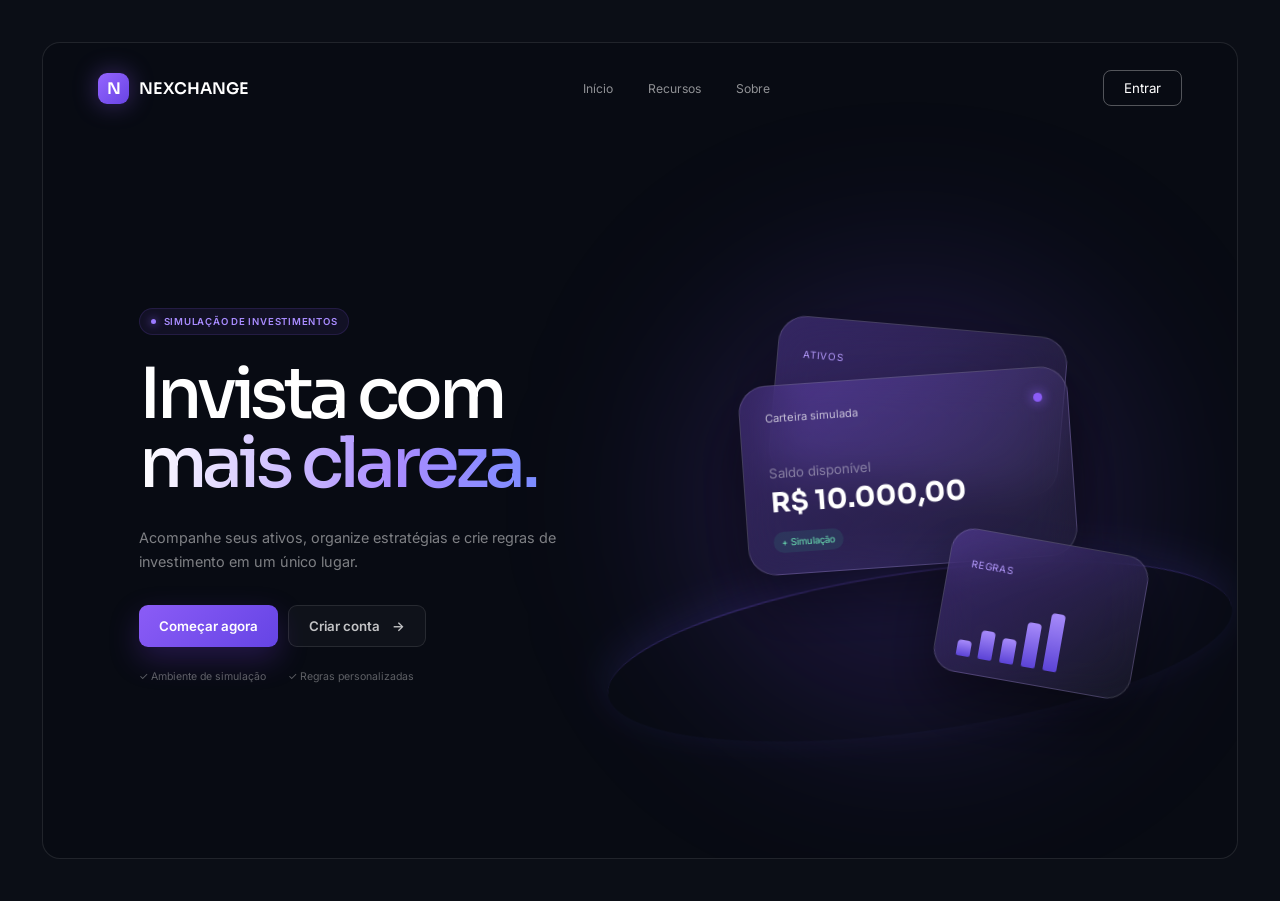
==== commit 1ac3b6e7: "refactor: reorganiza estrutura e dashboard" ====
--- a/index.html
+++ b/index.html
@@ -4,289 +4,210 @@
 <head>
   <meta charset="UTF-8">
   <meta name="viewport" content="width=device-width, initial-scale=1.0">
+
+  <title>NEXCHANGE</title>
+
   <link rel="stylesheet" href="css/global.css">
-  <link rel="stylesheet" href="css/components.css">
   <link rel="stylesheet" href="css/auth.css">
-  <link rel="stylesheet" href="css/sidebar.css">
-  <link rel="stylesheet" href="css/dashboard.css">
-  <link rel="stylesheet" href="css/assets.css">
-  <link rel="stylesheet" href="css/rules.css">
 </head>
 
 <body>
-  <section id="auth-screen" class="auth-screen" aria-label="Autenticação">
-    <div class="auth-brand">
-      <a class="brand" href="#">
-        <span class="brand-mark">N</span>
-        <span>NEXCHANGE</span>
-      </a>
-      <div>
-        <p class="eyebrow">INVESTIMENTOS SIMPLIFICADOS</p>
-        <h1>Decisões mais claras para o seu dinheiro.</h1>
-        <p>
-          Acompanhe ativos e organize regras de compra em um ambiente seguro
-          de simulação.
-        </p>
+
+  <main class="auth-page">
+
+    <section class="auth-container">
+
+      <header class="auth-navbar">
+        <a class="auth-logo" href="#">
+          <span>N</span>
+          NEXCHANGE
+        </a>
+
+        <nav>
+          <a href="#inicio">Início</a>
+          <a href="#recursos">Recursos</a>
+          <a href="#sobre">Sobre</a>
+        </nav>
+
+        <button id="open-login" class="login-button" type="button">
+          Entrar
+        </button>
+      </header>
+
+      <div class="auth-hero" id="inicio">
+
+        <div class="auth-content">
+
+          <div class="auth-badge">
+            <span></span>
+            SIMULAÇÃO DE INVESTIMENTOS
+          </div>
+
+          <h1>
+            Invista com
+            <span>mais clareza.</span>
+          </h1>
+
+          <p>
+            Acompanhe seus ativos, organize estratégias e crie regras
+            de investimento em um único lugar.
+          </p>
+
+          <div class="auth-actions">
+            <button id="hero-login" class="primary-button" type="button">
+              Começar agora
+            </button>
+
+            <button id="hero-register" class="secondary-button" type="button">
+              Criar conta
+              <span>→</span>
+            </button>
+          </div>
+
+          <div class="auth-benefits" id="recursos">
+            <span>✓ Ambiente de simulação</span>
+            <span>✓ Regras personalizadas</span>
+          </div>
+
+        </div>
+
+        <div class="auth-visual">
+
+          <div class="visual-glow"></div>
+
+          <div class="floating-card card-back">
+            <span>ATIVOS</span>
+          </div>
+
+          <div class="floating-card card-main">
+
+            <div class="card-header">
+              <span>Carteira simulada</span>
+              <span class="card-dot"></span>
+            </div>
+
+            <small>Saldo disponível</small>
+
+            <strong>R$ 10.000,00</strong>
+
+            <div class="card-growth">
+              + Simulação
+            </div>
+
+          </div>
+
+          <div class="floating-card card-small">
+
+            <span>REGRAS</span>
+
+            <div class="mini-chart">
+              <i></i>
+              <i></i>
+              <i></i>
+              <i></i>
+              <i></i>
+            </div>
+
+          </div>
+
+          <div class="visual-wave"></div>
+
+        </div>
+
       </div>
-    </div>
-
-    <div class="auth-card">
-      <div class="auth-tabs" role="tablist" aria-label="Opções de acesso">
-        <button class="auth-tab active" data-auth-tab="login" type="button">Entrar</button>
-        <button class="auth-tab" data-auth-tab="register" type="button">Criar conta</button>
+
+    </section>
+
+  </main>
+
+  <div id="auth-modal" class="auth-modal hidden">
+
+    <div class="auth-modal-card">
+
+      <button id="close-auth" class="close-auth" type="button">
+        ×
+      </button>
+
+      <div class="auth-tabs">
+
+        <button class="auth-tab active" data-auth-tab="login" type="button">
+          Entrar
+        </button>
+
+        <button class="auth-tab" data-auth-tab="register" type="button">
+          Criar conta
+        </button>
+
       </div>
 
       <form id="login-form" class="auth-form">
-        <div>
-          <p class="eyebrow">BEM-VINDO DE VOLTA</p>
+
+        <div class="form-heading">
+          <span>ACESSO</span>
           <h2>Entre na sua conta</h2>
-        </div>
+          <p>Acesse seu painel de investimentos.</p>
+        </div>
+
         <label>
           E-mail
           <input id="login-email" type="email" autocomplete="email" required placeholder="voce@exemplo.com">
         </label>
+
         <label>
           Senha
           <input id="login-password" type="password" autocomplete="current-password" required placeholder="Sua senha">
         </label>
-        <div class="admin-credentials">
-          <strong>Credenciais de administrador</strong>
-          <span>E-mail: <b>admin@nexchange.com</b></span>
-          <span>Senha: <b>admin123</b></span>
-        </div>
-        <button type="submit">Entrar</button>
+
+        <div class="demo-access">
+          <strong>Acesso de demonstração</strong>
+          <span>admin@nexchange.com</span>
+          <span>Senha: admin123</span>
+        </div>
+
+        <button class="form-button" type="submit">
+          Entrar na plataforma
+        </button>
+
       </form>
 
       <form id="register-form" class="auth-form hidden">
-        <div>
-          <p class="eyebrow">NOVA CONTA</p>
-          <h2>Comece a simular</h2>
-        </div>
+
+        <div class="form-heading">
+          <span>NOVA CONTA</span>
+          <h2>Crie sua conta</h2>
+          <p>Comece a organizar seus investimentos.</p>
+        </div>
+
         <label>
           Nome completo
-          <input id="register-name" type="text" autocomplete="name" required placeholder="Como podemos chamar você?">
-        </label>
+          <input id="register-name" type="text" autocomplete="name" required placeholder="Seu nome">
+        </label>
+
         <label>
           E-mail
           <input id="register-email" type="email" autocomplete="email" required placeholder="voce@exemplo.com">
         </label>
+
         <label>
           Senha
           <input id="register-password" type="password" autocomplete="new-password" minlength="4" required
             placeholder="Mínimo de 4 caracteres">
         </label>
-        <button type="submit">Criar conta</button>
+
+        <button class="form-button" type="submit">
+          Criar conta
+        </button>
+
       </form>
-      <p id="auth-message" class="auth-message" role="alert"></p>
+
+      <p id="auth-message" class="auth-message"></p>
+
     </div>
-  </section>
-
-  <div id="app-screen" class="app-screen hidden">
-    <aside class="sidebar">
-      <a class="brand" href="#inicio">
-        <span class="brand-mark">N</span>
-        <span>NEXCHANGE</span>
-      </a>
-      <nav>
-        <a class="active" href="#inicio">Visão geral</a>
-        <a href="#mercado">Mercado</a>
-        <a href="#regras">Minhas regras</a>
-        <a href="#historico">Histórico</a>
-      </nav>
-      <div class="sidebar-note">
-        <span class="dot"></span> Ambiente de simulação
-        <br>
-        <small>Nenhuma operação é real</small>
-      </div>
-    </aside>
-
-    <main>
-      <header id="inicio" class="topbar">
-        <div>
-          <p id="user-role" class="eyebrow">PAINEL DO INVESTIDOR</p>
-          <h1>Olá, <span id="user-first-name">investidor</span>.</h1>
-          <p class="subtitle">Acompanhe o mercado e prepare suas regras de compra.</p>
-        </div>
-        <div class="profile">
-          <span id="avatar" class="avatar">IN</span>
-          <div>
-            <strong id="profile-name">Investidor</strong>
-            <small id="profile-type">Perfil moderado</small>
-          </div>
-          <button id="edit-profile-button" class="logout-button" type="button">Editar perfil</button>
-          <button id="logout-button" class="logout-button" type="button">Sair</button>
-        </div>
-      </header>
-
-      <section class="summary-grid" aria-label="Resumo da carteira">
-        <article class="summary-card">
-          <span>Saldo disponível</span>
-          <strong id="saldo">R$ 10.000,00</strong>
-          <small>Valor fictício para simulação</small>
-        </article>
-        <article class="summary-card">
-          <span>Valor em regras</span>
-          <strong id="reservado">R$ 0,00</strong>
-          <small id="regras-resumo">Nenhuma regra ativa</small>
-        </article>
-        <article class="summary-card">
-          <span>Automação</span>
-          <strong id="automacao-status">Desativada</strong>
-          <label class="toggle">
-            <input id="automacao" type="checkbox">
-            <span></span>
-          </label>
-        </article>
-      </section>
-
-      <section id="mercado" class="market-section">
-        <div class="section-head">
-          <div>
-            <p class="eyebrow">MERCADO</p>
-            <h2>Ativos acompanhados</h2>
-            <p>Valores ilustrativos atualizados apenas para demonstração.</p>
-          </div>
-          <span class="market-status"><i></i> Mercado simulado aberto</span>
-        </div>
-        <div id="ativos" class="asset-grid"></div>
-      </section>
-
-      <section id="admin-assets" class="admin-assets hidden">
-        <div class="section-head">
-          <div>
-            <p class="eyebrow">ADMINISTRAÇÃO</p>
-            <h2>Gerenciar ativos financeiros</h2>
-            <p>Cadastre, altere preços ou remova ativos da simulação.</p>
-          </div>
-        </div>
-        <div class="admin-assets-layout">
-          <form id="asset-form" class="asset-form">
-            <input id="asset-original-symbol" type="hidden">
-            <label>
-              Nome do ativo
-              <input id="asset-name" type="text" required placeholder="Ex.: Itaú Unibanco PN">
-            </label>
-            <div class="two-columns">
-              <label>
-                Símbolo
-                <input id="asset-symbol" type="text" required placeholder="Ex.: ITUB4">
-              </label>
-              <label>
-                Tipo
-                <input id="asset-kind" type="text" required placeholder="Ex.: Ação">
-              </label>
-            </div>
-            <div class="two-columns">
-              <label>
-                Preço simulado
-                <input id="asset-price" type="number" min="0.01" step="0.01" required placeholder="Ex.: 35,90">
-              </label>
-              <label>
-                Variação
-                <input id="asset-change" type="text" required placeholder="Ex.: +1,25%">
-              </label>
-            </div>
-            <div class="form-actions">
-              <button id="asset-submit" type="submit">Adicionar ativo</button>
-              <button id="asset-cancel" class="secondary-button hidden" type="button">Cancelar edição</button>
-            </div>
-          </form>
-          <div id="admin-assets-list" class="admin-assets-list"></div>
-        </div>
-      </section>
-
-      <section id="regras" class="rules-layout">
-        <article class="rule-builder">
-          <p class="eyebrow">NOVA REGRA</p>
-          <h2>Comprar quando atingir meu preço</h2>
-          <p class="hint">Defina o preço máximo que você aceitaria pagar. A regra é apenas uma demonstração.</p>
-          <form id="form-regra">
-            <label>Ativo <select id="ativo" required></select></label>
-            <div class="two-columns">
-              <label>
-                Comprar se chegar a
-                <input id="preco-alvo" type="number" min="0.01" step="0.01" required placeholder="Ex.: 32,00">
-                <span id="preco-atual" class="field-tip"></span>
-              </label>
-              <label>
-                Valor máximo da compra
-                <input id="valor" type="number" min="1" step="0.01" required placeholder="Ex.: 500,00">
-              </label>
-            </div>
-            <label class="checkbox-line">
-              <input id="notificar" type="checkbox" checked>
-              Notificar quando a condição for atingida
-            </label>
-            <button type="submit">Adicionar regra de compra</button>
-          </form>
-        </article>
-
-        <article class="rules-list-card">
-          <div class="section-head compact">
-            <div>
-              <p class="eyebrow">SUAS REGRAS</p>
-              <h2>Ordens programadas</h2>
-            </div>
-            <span id="contador-regras">0 regras</span>
-          </div>
-          <div id="lista-regras" class="rules-list"></div>
-        </article>
-      </section>
-
-      <section id="historico" class="history-section">
-        <div class="section-head compact">
-          <div>
-            <p class="eyebrow">ATIVIDADE</p>
-            <h2>Histórico de simulações</h2>
-          </div>
-          <button id="limpar-historico" class="text-button" type="button">Limpar</button>
-        </div>
-        <div class="table-wrap">
-          <table>
-            <thead>
-              <tr>
-                <th>Data</th>
-                <th>Ativo</th>
-                <th>Ação</th>
-                <th>Detalhe</th>
-              </tr>
-            </thead>
-            <tbody id="historico-corpo"></tbody>
-          </table>
-        </div>
-      </section>
-    </main>
+
   </div>
 
-  <div id="profile-modal" class="modal hidden" role="dialog" aria-modal="true" aria-labelledby="profile-modal-title">
-    <div class="modal-card">
-      <div class="modal-heading">
-        <div>
-          <p class="eyebrow">MINHA CONTA</p>
-          <h2 id="profile-modal-title">Editar perfil</h2>
-        </div>
-        <button id="close-profile-modal" class="close-button" type="button" aria-label="Fechar">×</button>
-      </div>
-      <form id="profile-form" class="auth-form">
-        <label>
-          Nome completo
-          <input id="profile-input-name" type="text" required>
-        </label>
-        <label>
-          E-mail
-          <input id="profile-input-email" type="email" required>
-        </label>
-        <label>
-          Nova senha <span class="field-tip">Deixe em branco para manter a atual.</span>
-          <input id="profile-input-password" type="password" minlength="4" placeholder="Mínimo de 4 caracteres">
-        </label>
-        <button type="submit">Salvar alterações</button>
-      </form>
-    </div>
-  </div>
-
-  <div id="toast" role="status" aria-live="polite"></div>
-  <script src="js/mercado.js"></script>
+  <script src="js/storage.js"></script>
+  <script src="js/auth.js"></script>
 </body>
 
 </html>
--- a/css/global.css
+++ b/css/global.css
@@ -1,65 +1,41 @@
-@import url('https://fonts.googleapis.com/css2?family=DM+Mono:wght@400;500&family=Manrope:wght@400;500;600;700;800&display=swap');
+@import url('https://fonts.googleapis.com/css2?family=Inter:wght@400;500;600;700&family=Sora:wght@400;500;600;700&display=swap');
 
 :root {
-  --color-primary: #2563eb;
-  --color-primary-hover: #1d4ed8;
-  --color-secondary: #101a2c;
-
-  --color-success: #12866a;
-  --color-warning: #e87826;
-  --color-danger: #b53d3d;
-
-  --color-background: #f4f6f8;
-  --color-surface: #ffffff;
-  --color-primary-soft: #e9efff;
-
-  --color-text: #152238;
-  --color-text-secondary: #718096;
-  --color-text-light: #ffffff;
-  --color-border: #e4e9ef;
-
-  --radius-sm: 6px;
-  --radius-md: 10px;
-  --radius-lg: 16px;
-
-  --shadow-sm: 0 1px 2px rgba(15, 23, 42, 0.06);
-  --shadow-md: 0 4px 12px rgba(15, 23, 42, 0.08);
-
-  --transition: 0.2s ease;
+  --primary: #8b5cf6;
+  --primary-dark: #6d28d9;
+  --background: #f6f7fb;
+  --surface: #ffffff;
+  --text: #16131d;
+  --muted: #777280;
+  --border: #e6e3eb;
 }
 
 * {
   box-sizing: border-box;
+  margin: 0;
+  padding: 0;
 }
 
 html {
   scroll-behavior: smooth;
 }
 
-body {
-  margin: 0;
-  background: var(--color-background);
-  color: var(--color-text);
-  font-family: Manrope, Arial, sans-serif;
-  line-height: 1.5;
+body,
+button,
+input,
+select {
+  font-family: Inter, Arial, sans-serif;
 }
 
-button,
-input,
-select,
-textarea {
-  font: inherit;
+body {
+  background: var(--background);
+  color: var(--text);
 }
 
 button {
   cursor: pointer;
 }
 
-img {
-  display: block;
-  max-width: 100%;
-}
-
 .hidden {
   display: none !important;
 }
--- a/css/auth.css
+++ b/css/auth.css
@@ -1,60 +1,382 @@
-.auth-screen {
+.auth-page {
   min-height: 100vh;
-  display: grid;
-  grid-template-columns: 1.15fr 0.85fr;
-}
-
-.auth-brand {
-  min-height: 100vh;
-  padding: 42px clamp(32px, 8vw, 130px);
-  display: flex;
-  flex-direction: column;
+  padding: 42px;
+  background: #0b0e16;
+  color: white;
+}
+
+.auth-container {
+  position: relative;
+  width: min(100%, 1400px);
+  min-height: calc(100vh - 84px);
+  margin: auto;
+  overflow: hidden;
+  background: #080b13;
+  border: 1px solid rgba(255, 255, 255, 0.1);
+  border-radius: 18px;
+}
+
+.auth-navbar {
+  position: relative;
+  z-index: 10;
+  height: 90px;
+  padding: 0 55px;
+  display: flex;
+  align-items: center;
   justify-content: space-between;
-  background: var(--color-secondary);
-  color: #d9e2f0;
-}
-
-.auth-brand h1 {
-  max-width: 550px;
-  color: var(--color-text-light);
-  font-size: clamp(2rem, 4vw, 3.8rem);
-  line-height: 1.08;
-  letter-spacing: -0.055em;
-}
-
-.auth-brand p:not(.eyebrow) {
-  max-width: 500px;
-  color: #aab8cc;
+}
+
+.auth-logo {
+  display: flex;
+  align-items: center;
+  gap: 10px;
+  color: white;
+  font-family: 'Sora', sans-serif;
+  font-weight: 600;
+  text-decoration: none;
+}
+
+.auth-logo > span {
+  width: 31px;
+  height: 31px;
+  display: grid;
+  place-items: center;
+  background: linear-gradient(135deg, #9565ff, #6844e4);
+  border-radius: 9px;
+  box-shadow: 0 0 25px rgba(139, 92, 246, 0.4);
+}
+
+.auth-navbar nav {
+  display: flex;
+  gap: 35px;
+}
+
+.auth-navbar nav a {
+  color: rgba(255, 255, 255, 0.55);
+  font-size: 0.76rem;
+  text-decoration: none;
+  transition: 0.2s;
+}
+
+.auth-navbar nav a:hover {
+  color: white;
+}
+
+.login-button {
+  padding: 9px 20px;
+  background: transparent;
+  border: 1px solid rgba(255, 255, 255, 0.3);
+  border-radius: 8px;
+  color: white;
+}
+
+.auth-hero {
+  min-height: calc(100vh - 175px);
+  padding: 40px 8%;
+  display: grid;
+  grid-template-columns: 1fr 1fr;
+  align-items: center;
+  gap: 70px;
+}
+
+.auth-content {
+  position: relative;
+  z-index: 3;
+  max-width: 620px;
+}
+
+.auth-badge {
+  width: fit-content;
+  margin-bottom: 25px;
+  padding: 7px 11px;
+  display: flex;
+  align-items: center;
+  gap: 8px;
+  background: rgba(139, 92, 246, 0.08);
+  border: 1px solid rgba(139, 92, 246, 0.15);
+  border-radius: 30px;
+  color: #a98cff;
+  font-size: 0.6rem;
+  font-weight: 600;
+  letter-spacing: 0.08em;
+}
+
+.auth-badge span {
+  width: 5px;
+  height: 5px;
+  background: #9b7aff;
+  border-radius: 50%;
+  box-shadow: 0 0 8px #8b5cf6;
+}
+
+.auth-content h1 {
+  max-width: 650px;
+  margin: 0;
+  font-family: 'Sora', sans-serif;
+  font-size: clamp(3.8rem, 5.5vw, 6.4rem);
+  font-weight: 500;
+  line-height: 0.98;
+  letter-spacing: -0.065em;
+}
+
+.auth-content h1 span {
+  display: block;
+  color: transparent;
+  background: linear-gradient(90deg, #ffffff, #a98cff 55%, #668cff);
+  background-clip: text;
+  -webkit-background-clip: text;
+}
+
+.auth-content > p {
+  max-width: 520px;
+  margin: 28px 0 0;
+  color: rgba(255, 255, 255, 0.48);
+  font-size: 0.9rem;
   line-height: 1.7;
 }
 
-.auth-card {
-  width: min(100% - 44px, 430px);
-  margin: auto;
+.auth-actions {
+  margin-top: 30px;
+  display: flex;
+  gap: 10px;
+}
+
+.primary-button,
+.secondary-button {
+  padding: 12px 20px;
+  border-radius: 9px;
+  font-weight: 600;
+}
+
+.primary-button {
+  background: linear-gradient(135deg, #8b5cf6, #6544e5);
+  border: 0;
+  color: white;
+  box-shadow: 0 12px 30px rgba(124, 58, 237, 0.25);
+}
+
+.secondary-button {
+  display: flex;
+  gap: 12px;
+  background: rgba(255, 255, 255, 0.03);
+  border: 1px solid rgba(255, 255, 255, 0.1);
+  color: rgba(255, 255, 255, 0.75);
+}
+
+.auth-benefits {
+  margin-top: 23px;
+  display: flex;
+  gap: 22px;
+  color: rgba(255, 255, 255, 0.35);
+  font-size: 0.66rem;
+}
+
+.auth-visual {
+  position: relative;
+  height: 500px;
+}
+
+.visual-glow {
+  position: absolute;
+  width: 450px;
+  height: 450px;
+  top: 30px;
+  left: 50%;
+  transform: translateX(-50%);
+  background: rgba(111, 66, 230, 0.18);
+  border-radius: 50%;
+  filter: blur(90px);
+}
+
+.floating-card {
+  position: absolute;
+  background: linear-gradient(
+    145deg,
+    rgba(143, 96, 255, 0.28),
+    rgba(255, 255, 255, 0.04)
+  );
+  border: 1px solid rgba(255, 255, 255, 0.14);
+  box-shadow: 0 30px 60px rgba(0, 0, 0, 0.4);
+  backdrop-filter: blur(24px);
+}
+
+.card-main {
+  z-index: 3;
+  top: 130px;
+  left: 50%;
+  width: 330px;
+  height: 190px;
+  padding: 25px;
+  border-radius: 28px;
+  transform: translateX(-50%) rotate(-4deg);
+}
+
+.card-back {
+  top: 80px;
+  left: 52%;
+  width: 290px;
+  height: 160px;
+  padding: 25px;
+  border-radius: 28px;
+  transform: translateX(-50%) rotate(5deg);
+  color: rgba(255, 255, 255, 0.3);
+}
+
+.card-small {
+  z-index: 4;
+  right: 0;
+  bottom: 60px;
+  width: 200px;
+  height: 145px;
+  padding: 22px;
+  border-radius: 24px;
+  transform: rotate(10deg);
+}
+
+.card-header {
+  display: flex;
+  justify-content: space-between;
+  margin-bottom: 40px;
+  color: rgba(255, 255, 255, 0.7);
+  font-size: 0.7rem;
+}
+
+.card-dot {
+  width: 9px;
+  height: 9px;
+  background: #8b5cf6;
+  border-radius: 50%;
+  box-shadow: 0 0 12px #8b5cf6;
+}
+
+.card-main small {
+  display: block;
+  color: rgba(255, 255, 255, 0.4);
+}
+
+.card-main strong {
+  display: block;
+  margin-top: 5px;
+  font-family: 'Sora', sans-serif;
+  font-size: 1.7rem;
+}
+
+.card-growth {
+  width: fit-content;
+  margin-top: 12px;
+  padding: 5px 8px;
+  background: rgba(52, 211, 153, 0.1);
+  border-radius: 20px;
+  color: #6ee7b7;
+  font-size: 0.6rem;
+}
+
+.card-small > span,
+.card-back > span {
+  color: #b69cff;
+  font-size: 0.62rem;
+  letter-spacing: 0.08em;
+}
+
+.mini-chart {
+  height: 65px;
+  margin-top: 20px;
+  display: flex;
+  align-items: flex-end;
+  gap: 8px;
+}
+
+.mini-chart i {
+  width: 14px;
+  background: linear-gradient(#a78bfa, #5b43d6);
+  border-radius: 4px 4px 2px 2px;
+}
+
+.mini-chart i:nth-child(1) {
+  height: 25%;
+}
+
+.mini-chart i:nth-child(2) {
+  height: 45%;
+}
+
+.mini-chart i:nth-child(3) {
+  height: 38%;
+}
+
+.mini-chart i:nth-child(4) {
+  height: 70%;
+}
+
+.mini-chart i:nth-child(5) {
+  height: 90%;
+}
+
+.visual-wave {
+  position: absolute;
+  left: -15%;
+  right: -20%;
+  bottom: 15px;
+  height: 160px;
+  border-top: 2px solid rgba(123, 92, 246, 0.28);
+  border-radius: 50%;
+  transform: rotate(-8deg);
+  box-shadow: 0 -10px 40px rgba(90, 72, 220, 0.15);
+}
+
+.auth-modal {
+  position: fixed;
+  z-index: 100;
+  inset: 0;
+  display: grid;
+  place-items: center;
+  padding: 20px;
+  background: rgba(3, 4, 10, 0.72);
+  backdrop-filter: blur(18px);
+}
+
+.auth-modal-card {
+  position: relative;
+  width: min(100%, 450px);
   padding: 30px;
-  background: var(--color-surface);
-  border: 1px solid var(--color-border);
-  border-radius: var(--radius-lg);
-  box-shadow: var(--shadow-md);
+  background: rgba(24, 18, 40, 0.78);
+  border: 1px solid rgba(255, 255, 255, 0.13);
+  border-radius: 22px;
+  box-shadow: 0 30px 80px rgba(0, 0, 0, 0.5);
+  backdrop-filter: blur(30px);
+}
+
+.close-auth {
+  position: absolute;
+  top: 12px;
+  right: 15px;
+  padding: 5px;
+  background: transparent;
+  border: 0;
+  color: rgba(255, 255, 255, 0.5);
+  font-size: 1.5rem;
 }
 
 .auth-tabs {
+  margin: 20px 0 28px;
+  padding: 5px;
   display: grid;
   grid-template-columns: 1fr 1fr;
-  margin-bottom: 26px;
-  border-bottom: 1px solid var(--color-border);
+  background: rgba(0, 0, 0, 0.2);
+  border-radius: 11px;
 }
 
 .auth-tab {
   padding: 10px;
-  background: none;
-  border-radius: 0;
-  color: var(--color-text-secondary);
+  background: transparent;
+  border: 0;
+  border-radius: 8px;
+  color: rgba(255, 255, 255, 0.4);
 }
 
 .auth-tab.active {
-  color: var(--color-primary);
-  border-bottom: 2px solid var(--color-primary);
+  background: rgba(255, 255, 255, 0.09);
+  color: white;
 }
 
 .auth-form {
@@ -62,63 +384,127 @@
   gap: 16px;
 }
 
-.auth-form h2 {
-  font-size: 1.45rem;
-  letter-spacing: -0.035em;
-}
-
-.admin-credentials {
+.form-heading span {
+  color: #aa8cff;
+  font-size: 0.62rem;
+  font-weight: 600;
+  letter-spacing: 0.1em;
+}
+
+.form-heading h2 {
+  margin: 6px 0;
+  font-family: 'Sora', sans-serif;
+  font-size: 1.5rem;
+}
+
+.form-heading p {
+  color: rgba(255, 255, 255, 0.4);
+  font-size: 0.72rem;
+}
+
+.auth-form label {
+  display: grid;
+  gap: 7px;
+  color: rgba(255, 255, 255, 0.65);
+  font-size: 0.7rem;
+}
+
+.auth-form input {
+  width: 100%;
+  padding: 12px;
+  background: rgba(255, 255, 255, 0.06);
+  border: 1px solid rgba(255, 255, 255, 0.1);
+  border-radius: 9px;
+  color: white;
+  outline: none;
+}
+
+.auth-form input:focus {
+  border-color: #8b5cf6;
+}
+
+.demo-access {
+  padding: 12px;
   display: grid;
   gap: 4px;
-  padding: 13px;
-  background: var(--color-primary-soft);
-  border: 1px solid #cfdcff;
-  border-radius: 8px;
-  color: #37517e;
-  font-size: 0.75rem;
-}
-
-.admin-credentials strong {
-  color: var(--color-primary);
-}
-
-.admin-credentials b {
-  font-family: 'DM Mono', monospace;
+  background: rgba(139, 92, 246, 0.08);
+  border: 1px solid rgba(139, 92, 246, 0.15);
+  border-radius: 9px;
+  color: rgba(255, 255, 255, 0.45);
+  font-size: 0.65rem;
+}
+
+.demo-access strong {
+  color: #aa8cff;
+}
+
+.form-button {
+  padding: 12px;
+  background: linear-gradient(135deg, #8b5cf6, #6d28d9);
+  border: 0;
+  border-radius: 9px;
+  color: white;
+  font-weight: 600;
 }
 
 .auth-message {
-  min-height: 22px;
-  margin-top: 14px;
-  font-size: 0.78rem;
+  min-height: 18px;
+  margin-top: 10px;
+  font-size: 0.7rem;
 }
 
 .auth-message.error {
-  color: var(--color-danger);
+  color: #fb7185;
 }
 
 .auth-message.success {
-  color: var(--color-success);
-}
-
-@media (max-width: 800px) {
-  .auth-screen {
+  color: #6ee7b7;
+}
+
+@media (max-width: 900px) {
+  .auth-page {
+    padding: 20px;
+  }
+
+  .auth-navbar nav {
+    display: none;
+  }
+
+  .auth-hero {
     grid-template-columns: 1fr;
-  }
-
-  .auth-brand {
-    min-height: auto;
-    padding: 28px;
-    gap: 42px;
-  }
-
-  .auth-brand .brand {
-    padding-bottom: 0;
+    padding: 60px 8%;
+  }
+
+  .auth-visual {
+    height: 400px;
   }
 }
 
 @media (max-width: 520px) {
-  .auth-card {
-    width: min(100% - 28px, 430px);
-    padding: 22px;
+  .auth-page {
+    padding: 0;
+  }
+
+  .auth-container {
+    min-height: 100vh;
+    border: 0;
+    border-radius: 0;
+  }
+
+  .auth-navbar {
+    padding: 0 22px;
+  }
+
+  .auth-content h1 {
+    font-size: 3rem;
+  }
+
+  .auth-benefits {
+    flex-direction: column;
+    gap: 7px;
+  }
+
+  .auth-visual {
+    display: none;
   }
 }
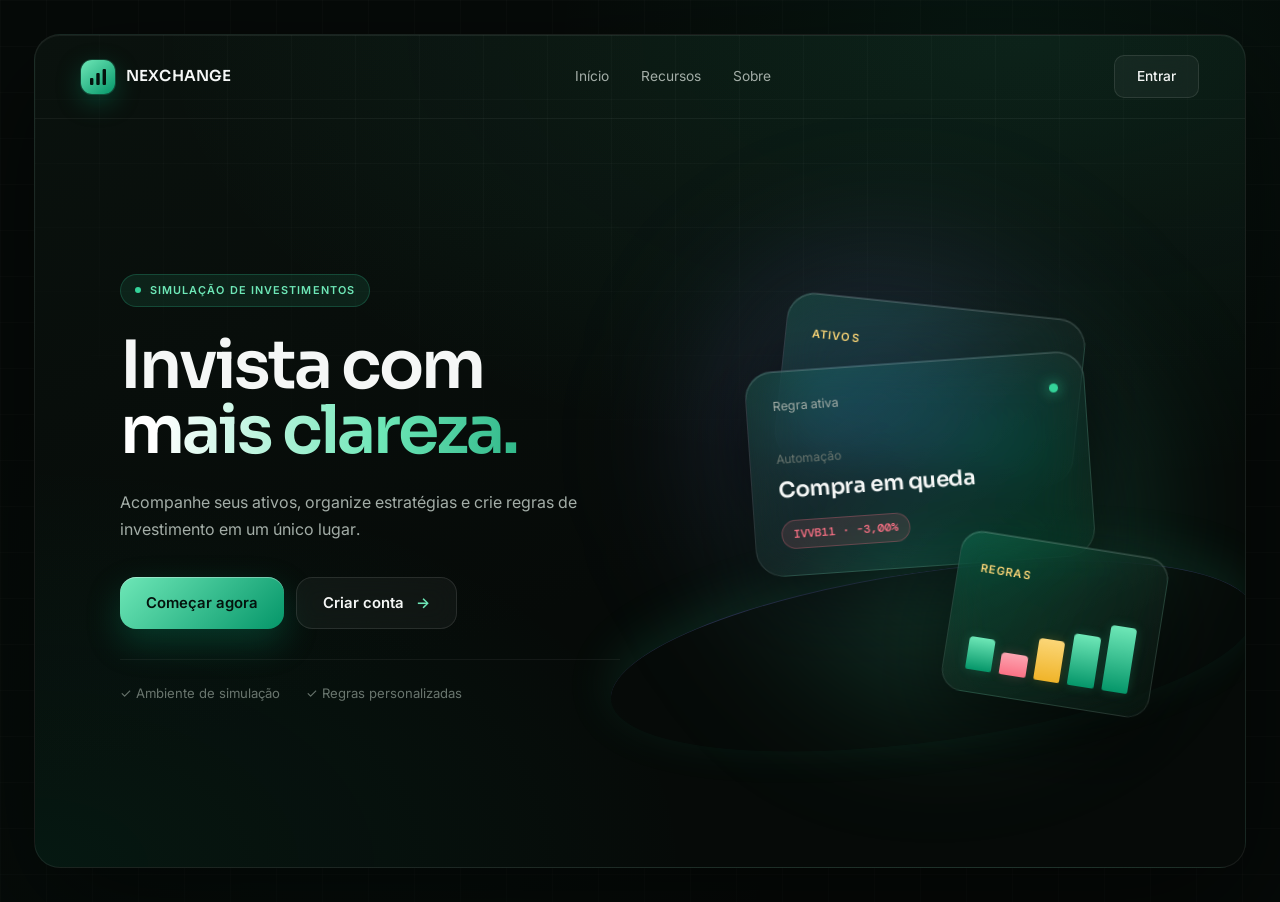
==== commit 85cf0457: "refactor: atualiza interface e reorganiza estilos" ====
--- a/index.html
+++ b/index.html
@@ -19,7 +19,13 @@
 
       <header class="auth-navbar">
         <a class="auth-logo" href="#">
-          <span>N</span>
+          <span>
+            <svg width="18" height="18" viewBox="0 0 18 18" fill="none" xmlns="http://www.w3.org/2000/svg" aria-hidden="true">
+              <rect x="1" y="10" width="3.4" height="7" rx="1" fill="#04130d"/>
+              <rect x="7.3" y="5" width="3.4" height="12" rx="1" fill="#04130d"/>
+              <rect x="13.6" y="1" width="3.4" height="16" rx="1" fill="#04130d"/>
+            </svg>
+          </span>
           NEXCHANGE
         </a>
 
@@ -82,16 +88,16 @@
           <div class="floating-card card-main">
 
             <div class="card-header">
-              <span>Carteira simulada</span>
+              <span>Regra ativa</span>
               <span class="card-dot"></span>
             </div>
 
-            <small>Saldo disponível</small>
-
-            <strong>R$ 10.000,00</strong>
-
-            <div class="card-growth">
-              + Simulação
+            <small>Automação</small>
+
+            <strong>Compra em queda</strong>
+
+            <div class="card-growth card-growth--down">
+              IVVB11 · -3,00%
             </div>
 
           </div>
@@ -101,11 +107,11 @@
             <span>REGRAS</span>
 
             <div class="mini-chart">
-              <i></i>
-              <i></i>
-              <i></i>
-              <i></i>
-              <i></i>
+              <i class="up"></i>
+              <i class="down"></i>
+              <i class="pending"></i>
+              <i class="up"></i>
+              <i class="up"></i>
             </div>
 
           </div>
--- a/css/global.css
+++ b/css/global.css
@@ -1,13 +1,56 @@
-@import url('https://fonts.googleapis.com/css2?family=Inter:wght@400;500;600;700&family=Sora:wght@400;500;600;700&display=swap');
+@import url('https://fonts.googleapis.com/css2?family=Inter:wght@400;500;600;700;800&family=DM+Mono:wght@400;500&display=swap');
 
 :root {
-  --primary: #8b5cf6;
-  --primary-dark: #6d28d9;
-  --background: #f6f7fb;
-  --surface: #ffffff;
-  --text: #16131d;
-  --muted: #777280;
-  --border: #e6e3eb;
+  --bg-primary: #060a08;
+  --bg-secondary: #090f0c;
+  --bg-tertiary: #0d1511;
+
+  --surface-primary: #101713;
+  --surface-secondary: #141e18;
+  --surface-tertiary: #19251e;
+  --surface-hover: #1d2b23;
+
+  --purple: #34d399;
+  --purple-light: #6ee7b7;
+  --purple-dark: #059669;
+  --purple-soft: rgba(52, 211, 153, 0.1);
+  --purple-border: rgba(52, 211, 153, 0.22);
+
+  --blue: #10b981;
+
+  --amber: #f0b429;
+  --amber-light: #fbd677;
+  --amber-soft: rgba(240, 180, 41, 0.1);
+  --amber-border: rgba(240, 180, 41, 0.24);
+
+  --text-primary: #f5f7f6;
+  --text-secondary: #a3ada7;
+  --text-muted: #69756e;
+
+  --border: rgba(255, 255, 255, 0.075);
+  --border-hover: rgba(255, 255, 255, 0.13);
+
+  --success: #34d399;
+  --danger: #fb7185;
+  --warning: #fbbf24;
+
+  --sidebar-width: 270px;
+
+  --radius-sm: 10px;
+  --radius-md: 16px;
+  --radius-lg: 22px;
+  --radius-xl: 28px;
+
+  --shadow-card:
+    0 1px 0 rgba(255, 255, 255, 0.03) inset,
+    0 20px 50px rgba(0, 0, 0, 0.2);
+
+  --shadow-purple:
+    0 12px 40px rgba(5, 150, 105, 0.16);
+
+  --transition: 180ms ease;
+
+  --font-mono: 'DM Mono', ui-monospace, 'SFMono-Regular', monospace;
 }
 
 * {
@@ -20,22 +63,144 @@
   scroll-behavior: smooth;
 }
 
-body,
+body {
+  min-height: 100vh;
+
+  background:
+    radial-gradient(circle at 78% 8%,
+      rgba(16, 185, 129, 0.08),
+      transparent 28rem),
+    radial-gradient(circle at 25% 85%,
+      rgba(5, 150, 105, 0.04),
+      transparent 30rem),
+    linear-gradient(rgba(255, 255, 255, 0.014) 1px, transparent 1px),
+    linear-gradient(90deg, rgba(255, 255, 255, 0.014) 1px, transparent 1px),
+    var(--bg-primary);
+
+  background-size:
+    auto,
+    auto,
+    46px 46px,
+    46px 46px,
+    auto;
+
+  color: var(--text-primary);
+
+  font-family:
+    'Inter',
+    -apple-system,
+    BlinkMacSystemFont,
+    'Segoe UI',
+    sans-serif;
+
+  font-size: 16px;
+  line-height: 1.5;
+
+  font-variant-numeric: tabular-nums;
+
+  -webkit-font-smoothing: antialiased;
+}
+
 button,
 input,
+select,
+textarea {
+  font: inherit;
+}
+
+button,
+a {
+  -webkit-tap-highlight-color: transparent;
+}
+
+button {
+  color: inherit;
+}
+
+a {
+  color: inherit;
+  text-decoration: none;
+}
+
+input,
+select,
+textarea {
+  color: var(--text-primary);
+}
+
+input::placeholder,
+textarea::placeholder {
+  color: var(--text-muted);
+}
+
+button,
 select {
-  font-family: Inter, Arial, sans-serif;
-}
-
-body {
-  background: var(--background);
-  color: var(--text);
-}
-
-button {
   cursor: pointer;
+}
+
+img,
+svg {
+  display: block;
+  max-width: 100%;
+}
+
+h1,
+h2,
+h3,
+h4,
+strong {
+  color: var(--text-primary);
+}
+
+h1,
+h2,
+h3,
+h4 {
+  line-height: 1.15;
+  letter-spacing: -0.035em;
+}
+
+p {
+  color: var(--text-secondary);
+}
+
+.num {
+  font-family: var(--font-mono);
+  font-variant-numeric: tabular-nums;
+}
+
+::selection {
+  background: rgba(52, 211, 153, 0.28);
+  color: #ffffff;
+}
+
+::-webkit-scrollbar {
+  width: 9px;
+  height: 9px;
+}
+
+::-webkit-scrollbar-track {
+  background: var(--bg-primary);
+}
+
+::-webkit-scrollbar-thumb {
+  background: #26342d;
+  border: 2px solid var(--bg-primary);
+  border-radius: 999px;
+}
+
+::-webkit-scrollbar-thumb:hover {
+  background: #354a3e;
 }
 
 .hidden {
   display: none !important;
+}
+
+.positive {
+  color: var(--success) !important;
+}
+
+.negative {
+  color: var(--danger) !important;
 }
--- a/css/auth.css
+++ b/css/auth.css
@@ -1,510 +1,957 @@
+@import url('https://fonts.googleapis.com/css2?family=Sora:wght@500;600;700&display=swap');
+
 .auth-page {
+  --glass-fill: rgba(255, 255, 255, 0.045);
+  --glass-line: rgba(255, 255, 255, 0.10);
+  --glass-shine: rgba(255, 255, 255, 0.16);
+  --violet: #818cf8;
+
   min-height: 100vh;
-  padding: 42px;
-  background: #0b0e16;
-  color: white;
+  padding: 34px;
+
+  color: var(--text-primary);
 }
 
 .auth-container {
   position: relative;
+  isolation: isolate;
+
   width: min(100%, 1400px);
-  min-height: calc(100vh - 84px);
+  min-height: calc(100vh - 68px);
   margin: auto;
+
   overflow: hidden;
-  background: #080b13;
-  border: 1px solid rgba(255, 255, 255, 0.1);
-  border-radius: 18px;
+
+  background:
+    radial-gradient(
+      120% 90% at 82% 0%,
+      var(--purple-soft),
+      transparent 60%
+    ),
+    radial-gradient(
+      90% 80% at 0% 100%,
+      rgba(5, 150, 105, 0.10),
+      transparent 60%
+    ),
+    linear-gradient(160deg, #0a120e, var(--bg-primary) 60%);
+
+  border: 1px solid var(--border);
+  border-radius: 26px;
+
+  box-shadow:
+    0 1px 0 rgba(255, 255, 255, 0.05) inset,
+    0 40px 120px rgba(0, 0, 0, 0.55);
+}
+
+.auth-container::before {
+  content: '';
+
+  position: absolute;
+  z-index: 0;
+  inset: 0;
+
+  background-image:
+    linear-gradient(rgba(255, 255, 255, 0.022) 1px, transparent 1px),
+    linear-gradient(90deg, rgba(255, 255, 255, 0.022) 1px, transparent 1px);
+
+  background-size: 64px 64px;
+
+  mask-image: radial-gradient(100% 70% at 50% 0%, #000 30%, transparent 85%);
+  -webkit-mask-image: radial-gradient(100% 70% at 50% 0%, #000 30%, transparent 85%);
+
+  pointer-events: none;
 }
 
 .auth-navbar {
   position: relative;
   z-index: 10;
-  height: 90px;
-  padding: 0 55px;
+
+  height: 84px;
+  padding: 0 46px;
+
   display: flex;
   align-items: center;
   justify-content: space-between;
+
+  border-bottom: 1px solid rgba(255, 255, 255, 0.05);
 }
 
 .auth-logo {
   display: flex;
   align-items: center;
-  gap: 10px;
-  color: white;
-  font-family: 'Sora', sans-serif;
+  gap: 11px;
+
+  color: var(--text-primary);
+
+  font-family: 'Sora', 'Inter', sans-serif;
+  font-size: 0.95rem;
   font-weight: 600;
-  text-decoration: none;
+  letter-spacing: 0.01em;
 }
 
 .auth-logo > span {
-  width: 31px;
-  height: 31px;
+  width: 34px;
+  height: 34px;
+  flex-shrink: 0;
+
   display: grid;
   place-items: center;
-  background: linear-gradient(135deg, #9565ff, #6844e4);
-  border-radius: 9px;
-  box-shadow: 0 0 25px rgba(139, 92, 246, 0.4);
+
+  background: linear-gradient(140deg, var(--purple-light), var(--purple-dark));
+  border-radius: 11px;
+
+  box-shadow:
+    0 0 0 1px var(--purple-border),
+    0 8px 24px rgba(5, 150, 105, 0.35);
 }
 
 .auth-navbar nav {
   display: flex;
-  gap: 35px;
+  gap: 32px;
 }
 
 .auth-navbar nav a {
-  color: rgba(255, 255, 255, 0.55);
-  font-size: 0.76rem;
-  text-decoration: none;
-  transition: 0.2s;
+  position: relative;
+
+  color: var(--text-secondary);
+
+  font-size: 0.86rem;
+
+  transition: color var(--transition);
+}
+
+.auth-navbar nav a::after {
+  content: '';
+
+  position: absolute;
+  left: 0;
+  right: 0;
+  bottom: -6px;
+
+  height: 1px;
+
+  background: var(--purple);
+
+  transform: scaleX(0);
+  transform-origin: left;
+
+  transition: transform var(--transition);
 }
 
 .auth-navbar nav a:hover {
-  color: white;
+  color: var(--text-primary);
+}
+
+.auth-navbar nav a:hover::after {
+  transform: scaleX(1);
 }
 
 .login-button {
-  padding: 9px 20px;
-  background: transparent;
-  border: 1px solid rgba(255, 255, 255, 0.3);
-  border-radius: 8px;
-  color: white;
+  padding: 10px 22px;
+
+  background: var(--glass-fill);
+
+  border: 1px solid var(--glass-line);
+  border-radius: var(--radius-sm);
+
+  color: var(--text-primary);
+
+  font-size: 0.86rem;
+  font-weight: 500;
+
+  backdrop-filter: blur(12px);
+  -webkit-backdrop-filter: blur(12px);
+
+  transition:
+    border-color var(--transition),
+    background var(--transition);
+}
+
+.login-button:hover {
+  background: var(--purple-soft);
+  border-color: var(--purple-border);
 }
 
 .auth-hero {
-  min-height: calc(100vh - 175px);
-  padding: 40px 8%;
+  position: relative;
+  z-index: 2;
+
+  min-height: calc(100vh - 152px);
+  padding: 56px 7% 64px;
+
   display: grid;
-  grid-template-columns: 1fr 1fr;
+  grid-template-columns: 1.02fr 0.98fr;
   align-items: center;
-  gap: 70px;
+  gap: 60px;
 }
 
 .auth-content {
   position: relative;
   z-index: 3;
+
   max-width: 620px;
 }
 
 .auth-badge {
   width: fit-content;
-  margin-bottom: 25px;
-  padding: 7px 11px;
+  margin-bottom: 26px;
+  padding: 7px 14px;
+
   display: flex;
   align-items: center;
-  gap: 8px;
-  background: rgba(139, 92, 246, 0.08);
-  border: 1px solid rgba(139, 92, 246, 0.15);
-  border-radius: 30px;
-  color: #a98cff;
-  font-size: 0.6rem;
+  gap: 9px;
+
+  background: var(--purple-soft);
+
+  border: 1px solid var(--purple-border);
+  border-radius: 999px;
+
+  color: var(--purple-light);
+
+  font-size: 0.68rem;
   font-weight: 600;
-  letter-spacing: 0.08em;
+  letter-spacing: 0.1em;
 }
 
 .auth-badge span {
-  width: 5px;
-  height: 5px;
-  background: #9b7aff;
+  width: 6px;
+  height: 6px;
+
+  background: var(--purple);
   border-radius: 50%;
-  box-shadow: 0 0 8px #8b5cf6;
+
+  box-shadow: 0 0 0 0 rgba(52, 211, 153, 0.55);
+
+  animation: pulso-esmeralda 2.6s ease-out infinite;
+}
+
+@keyframes pulso-esmeralda {
+  0%   { box-shadow: 0 0 0 0 rgba(52, 211, 153, 0.55); }
+  70%  { box-shadow: 0 0 0 8px rgba(52, 211, 153, 0); }
+  100% { box-shadow: 0 0 0 0 rgba(52, 211, 153, 0); }
 }
 
 .auth-content h1 {
-  max-width: 650px;
+  max-width: 13ch;
   margin: 0;
-  font-family: 'Sora', sans-serif;
-  font-size: clamp(3.8rem, 5.5vw, 6.4rem);
-  font-weight: 500;
+
+  font-family: 'Sora', 'Inter', sans-serif;
+  font-size: clamp(3rem, 5.2vw, 5.4rem);
+  font-weight: 600;
   line-height: 0.98;
-  letter-spacing: -0.065em;
+  letter-spacing: -0.045em;
 }
 
 .auth-content h1 span {
   display: block;
-  color: transparent;
-  background: linear-gradient(90deg, #ffffff, #a98cff 55%, #668cff);
+
+  background: linear-gradient(96deg, #ffffff 8%, var(--purple-light) 52%, var(--purple-dark));
   background-clip: text;
   -webkit-background-clip: text;
+
+  color: transparent;
 }
 
 .auth-content > p {
-  max-width: 520px;
-  margin: 28px 0 0;
-  color: rgba(255, 255, 255, 0.48);
-  font-size: 0.9rem;
-  line-height: 1.7;
+  max-width: 46ch;
+  margin: 26px 0 0;
+
+  color: var(--text-secondary);
+
+  font-size: 1rem;
+  line-height: 1.68;
 }
 
 .auth-actions {
-  margin-top: 30px;
+  margin-top: 34px;
+
   display: flex;
-  gap: 10px;
+  flex-wrap: wrap;
+  gap: 12px;
 }
 
 .primary-button,
 .secondary-button {
-  padding: 12px 20px;
-  border-radius: 9px;
+  padding: 14px 26px;
+
+  border-radius: var(--radius-md);
+
+  font-size: 0.93rem;
   font-weight: 600;
+
+  transition:
+    transform var(--transition),
+    box-shadow var(--transition),
+    border-color var(--transition),
+    background var(--transition);
 }
 
 .primary-button {
-  background: linear-gradient(135deg, #8b5cf6, #6544e5);
+  background: linear-gradient(135deg, var(--purple-light), var(--purple-dark));
   border: 0;
-  color: white;
-  box-shadow: 0 12px 30px rgba(124, 58, 237, 0.25);
+
+  color: #04130d;
+
+  box-shadow:
+    0 1px 0 rgba(255, 255, 255, 0.35) inset,
+    0 14px 34px rgba(5, 150, 105, 0.30);
+}
+
+.primary-button:hover {
+  transform: translateY(-2px);
+
+  box-shadow:
+    0 1px 0 rgba(255, 255, 255, 0.35) inset,
+    0 18px 44px rgba(5, 150, 105, 0.42);
 }
 
 .secondary-button {
   display: flex;
+  align-items: center;
   gap: 12px;
-  background: rgba(255, 255, 255, 0.03);
-  border: 1px solid rgba(255, 255, 255, 0.1);
-  color: rgba(255, 255, 255, 0.75);
+
+  background: var(--glass-fill);
+
+  border: 1px solid var(--glass-line);
+
+  color: var(--text-primary);
+
+  backdrop-filter: blur(12px);
+  -webkit-backdrop-filter: blur(12px);
+}
+
+.secondary-button:hover {
+  background: var(--purple-soft);
+  border-color: var(--purple-border);
+}
+
+.secondary-button span {
+  color: var(--purple-light);
+
+  transition: transform var(--transition);
+}
+
+.secondary-button:hover span {
+  transform: translateX(4px);
 }
 
 .auth-benefits {
-  margin-top: 23px;
+  margin-top: 30px;
+  padding-top: 24px;
+
   display: flex;
-  gap: 22px;
-  color: rgba(255, 255, 255, 0.35);
-  font-size: 0.66rem;
+  flex-wrap: wrap;
+  gap: 26px;
+
+  border-top: 1px solid rgba(255, 255, 255, 0.055);
+
+  color: var(--text-muted);
+
+  font-size: 0.82rem;
 }
 
 .auth-visual {
   position: relative;
-  height: 500px;
+
+  height: 520px;
 }
 
 .visual-glow {
   position: absolute;
-  width: 450px;
-  height: 450px;
-  top: 30px;
+  top: 10px;
   left: 50%;
+
+  width: 470px;
+  height: 470px;
+
+  background:
+    radial-gradient(
+      circle at 32% 28%,
+      rgba(129, 140, 248, 0.22),
+      transparent 55%
+    ),
+    radial-gradient(
+      circle at 68% 72%,
+      rgba(52, 211, 153, 0.30),
+      transparent 60%
+    );
+
+  border-radius: 50%;
+
+  filter: blur(70px);
+
   transform: translateX(-50%);
-  background: rgba(111, 66, 230, 0.18);
-  border-radius: 50%;
-  filter: blur(90px);
 }
 
 .floating-card {
   position: absolute;
-  background: linear-gradient(
-    145deg,
-    rgba(143, 96, 255, 0.28),
-    rgba(255, 255, 255, 0.04)
-  );
-  border: 1px solid rgba(255, 255, 255, 0.14);
-  box-shadow: 0 30px 60px rgba(0, 0, 0, 0.4);
-  backdrop-filter: blur(24px);
+
+  background:
+    linear-gradient(
+      145deg,
+      rgba(52, 211, 153, 0.16),
+      rgba(255, 255, 255, 0.04) 46%,
+      rgba(255, 255, 255, 0.015)
+    );
+
+  border: 1px solid var(--glass-line);
+
+  box-shadow:
+    0 1px 0 var(--glass-shine) inset,
+    0 30px 70px rgba(0, 0, 0, 0.5);
+
+  backdrop-filter: blur(26px) saturate(150%);
+  -webkit-backdrop-filter: blur(26px) saturate(150%);
 }
 
 .card-main {
   z-index: 3;
-  top: 130px;
+  top: 132px;
   left: 50%;
-  width: 330px;
-  height: 190px;
-  padding: 25px;
-  border-radius: 28px;
+
+  width: 340px;
+  min-height: 200px;
+  padding: 26px;
+
+  border-radius: var(--radius-xl);
+
   transform: translateX(-50%) rotate(-4deg);
+
+  animation: flutua 9s ease-in-out infinite;
 }
 
 .card-back {
-  top: 80px;
+  z-index: 2;
+  top: 76px;
   left: 52%;
-  width: 290px;
-  height: 160px;
-  padding: 25px;
-  border-radius: 28px;
-  transform: translateX(-50%) rotate(5deg);
-  color: rgba(255, 255, 255, 0.3);
+
+  width: 300px;
+  height: 168px;
+  padding: 26px;
+
+  border-radius: var(--radius-xl);
+
+  color: var(--text-muted);
+
+  transform: translateX(-50%) rotate(6deg);
+
+  animation: flutua 11s ease-in-out infinite reverse;
 }
 
 .card-small {
   z-index: 4;
   right: 0;
-  bottom: 60px;
-  width: 200px;
-  height: 145px;
+  bottom: 44px;
+
+  width: 210px;
   padding: 22px;
-  border-radius: 24px;
-  transform: rotate(10deg);
+
+  border-radius: var(--radius-lg);
+
+  transform: rotate(9deg);
+
+  animation: flutua 7.5s ease-in-out infinite;
+}
+
+@keyframes flutua {
+  0%, 100% { translate: 0 0; }
+  50%      { translate: 0 -12px; }
 }
 
 .card-header {
+  margin-bottom: 34px;
+
   display: flex;
+  align-items: center;
   justify-content: space-between;
-  margin-bottom: 40px;
-  color: rgba(255, 255, 255, 0.7);
-  font-size: 0.7rem;
+
+  color: var(--text-secondary);
+
+  font-size: 0.78rem;
 }
 
 .card-dot {
   width: 9px;
   height: 9px;
-  background: #8b5cf6;
+
+  background: var(--purple);
   border-radius: 50%;
-  box-shadow: 0 0 12px #8b5cf6;
+
+  box-shadow: 0 0 14px rgba(52, 211, 153, 0.9);
 }
 
 .card-main small {
   display: block;
-  color: rgba(255, 255, 255, 0.4);
+
+  color: var(--text-muted);
+
+  font-size: 0.76rem;
 }
 
 .card-main strong {
   display: block;
-  margin-top: 5px;
-  font-family: 'Sora', sans-serif;
-  font-size: 1.7rem;
+  margin-top: 6px;
+
+  font-family: 'Sora', 'Inter', sans-serif;
+  font-size: 1.34rem;
+  font-weight: 600;
+  letter-spacing: -0.02em;
 }
 
 .card-growth {
   width: fit-content;
-  margin-top: 12px;
-  padding: 5px 8px;
-  background: rgba(52, 211, 153, 0.1);
-  border-radius: 20px;
-  color: #6ee7b7;
-  font-size: 0.6rem;
+  margin-top: 14px;
+  padding: 5px 11px;
+
+  border-radius: 999px;
+
+  font-family: var(--font-mono);
+  font-size: 0.72rem;
+  font-weight: 500;
+}
+
+.card-growth--down {
+  background: rgba(251, 113, 133, 0.12);
+  border: 1px solid rgba(251, 113, 133, 0.28);
+
+  color: var(--danger);
+}
+
+.card-growth--up {
+  background: var(--purple-soft);
+  border: 1px solid var(--purple-border);
+
+  color: var(--purple-light);
 }
 
 .card-small > span,
 .card-back > span {
-  color: #b69cff;
-  font-size: 0.62rem;
-  letter-spacing: 0.08em;
+  color: var(--amber-light);
+
+  font-size: 0.7rem;
+  font-weight: 600;
+  letter-spacing: 0.1em;
 }
 
 .mini-chart {
-  height: 65px;
+  height: 72px;
   margin-top: 20px;
+
   display: flex;
   align-items: flex-end;
   gap: 8px;
 }
 
 .mini-chart i {
-  width: 14px;
-  background: linear-gradient(#a78bfa, #5b43d6);
+  flex: 1;
+
   border-radius: 4px 4px 2px 2px;
-}
-
-.mini-chart i:nth-child(1) {
-  height: 25%;
-}
-
-.mini-chart i:nth-child(2) {
-  height: 45%;
-}
-
-.mini-chart i:nth-child(3) {
-  height: 38%;
-}
-
-.mini-chart i:nth-child(4) {
-  height: 70%;
-}
-
-.mini-chart i:nth-child(5) {
-  height: 90%;
+
+  transform-origin: bottom;
+
+  animation: cresce 700ms cubic-bezier(0.22, 1, 0.36, 1) backwards;
+}
+
+.mini-chart i.up {
+  background: linear-gradient(180deg, var(--purple-light), var(--purple-dark));
+  box-shadow: 0 0 12px rgba(52, 211, 153, 0.2);
+}
+
+.mini-chart i.down {
+  background: linear-gradient(180deg, #fca5b1, var(--danger));
+  box-shadow: 0 0 12px rgba(251, 113, 133, 0.2);
+}
+
+.mini-chart i.pending {
+  background: linear-gradient(180deg, var(--amber-light), var(--amber));
+  box-shadow: 0 0 12px rgba(240, 180, 41, 0.2);
+}
+
+.mini-chart i:nth-child(1) { height: 46%; animation-delay: 80ms; }
+.mini-chart i:nth-child(2) { height: 30%; animation-delay: 160ms; }
+.mini-chart i:nth-child(3) { height: 58%; animation-delay: 240ms; }
+.mini-chart i:nth-child(4) { height: 72%; animation-delay: 320ms; }
+.mini-chart i:nth-child(5) { height: 92%; animation-delay: 400ms; }
+
+@keyframes cresce {
+  from { transform: scaleY(0); opacity: 0; }
+  to   { transform: scaleY(1); opacity: 1; }
 }
 
 .visual-wave {
   position: absolute;
   left: -15%;
   right: -20%;
-  bottom: 15px;
-  height: 160px;
-  border-top: 2px solid rgba(123, 92, 246, 0.28);
+  bottom: 8px;
+
+  height: 170px;
+
+  border-top: 1px solid rgba(129, 140, 248, 0.26);
   border-radius: 50%;
+
+  box-shadow: 0 -12px 50px rgba(52, 211, 153, 0.12);
+
   transform: rotate(-8deg);
-  box-shadow: 0 -10px 40px rgba(90, 72, 220, 0.15);
 }
 
 .auth-modal {
   position: fixed;
   z-index: 100;
   inset: 0;
+
   display: grid;
   place-items: center;
+
   padding: 20px;
-  background: rgba(3, 4, 10, 0.72);
-  backdrop-filter: blur(18px);
+
+  background: rgba(4, 8, 6, 0.74);
+
+  backdrop-filter: blur(16px);
+  -webkit-backdrop-filter: blur(16px);
+
+  animation: surge 220ms ease-out;
+}
+
+@keyframes surge {
+  from { opacity: 0; }
+  to   { opacity: 1; }
 }
 
 .auth-modal-card {
   position: relative;
-  width: min(100%, 450px);
-  padding: 30px;
-  background: rgba(24, 18, 40, 0.78);
-  border: 1px solid rgba(255, 255, 255, 0.13);
-  border-radius: 22px;
-  box-shadow: 0 30px 80px rgba(0, 0, 0, 0.5);
-  backdrop-filter: blur(30px);
+
+  width: min(100%, 460px);
+  padding: 34px;
+
+  background:
+    linear-gradient(
+      160deg,
+      rgba(30, 44, 37, 0.86),
+      rgba(12, 18, 15, 0.92)
+    );
+
+  border: 1px solid var(--glass-line);
+  border-radius: var(--radius-xl);
+
+  box-shadow:
+    0 1px 0 var(--glass-shine) inset,
+    0 40px 90px rgba(0, 0, 0, 0.6);
+
+  backdrop-filter: blur(30px) saturate(140%);
+  -webkit-backdrop-filter: blur(30px) saturate(140%);
 }
 
 .close-auth {
   position: absolute;
-  top: 12px;
-  right: 15px;
+  top: 14px;
+  right: 16px;
+
+  width: 34px;
+  height: 34px;
+
+  display: grid;
+  place-items: center;
+
+  background: transparent;
+
+  border: 0;
+  border-radius: var(--radius-sm);
+
+  color: var(--text-muted);
+
+  font-size: 1.4rem;
+  line-height: 1;
+
+  transition:
+    background var(--transition),
+    color var(--transition);
+}
+
+.close-auth:hover {
+  background: rgba(255, 255, 255, 0.06);
+
+  color: var(--text-primary);
+}
+
+.auth-tabs {
+  margin: 14px 0 28px;
   padding: 5px;
-  background: transparent;
-  border: 0;
-  color: rgba(255, 255, 255, 0.5);
-  font-size: 1.5rem;
-}
-
-.auth-tabs {
-  margin: 20px 0 28px;
-  padding: 5px;
+
   display: grid;
   grid-template-columns: 1fr 1fr;
-  background: rgba(0, 0, 0, 0.2);
-  border-radius: 11px;
+  gap: 4px;
+
+  background: rgba(0, 0, 0, 0.28);
+
+  border: 1px solid rgba(255, 255, 255, 0.05);
+  border-radius: 13px;
 }
 
 .auth-tab {
-  padding: 10px;
+  padding: 11px;
+
   background: transparent;
+
   border: 0;
-  border-radius: 8px;
-  color: rgba(255, 255, 255, 0.4);
+  border-radius: var(--radius-sm);
+
+  color: var(--text-muted);
+
+  font-size: 0.88rem;
+  font-weight: 500;
+
+  transition:
+    background var(--transition),
+    color var(--transition);
+}
+
+.auth-tab:hover {
+  color: var(--text-secondary);
 }
 
 .auth-tab.active {
-  background: rgba(255, 255, 255, 0.09);
-  color: white;
+  background: var(--purple-soft);
+
+  color: var(--purple-light);
+
+  box-shadow: 0 0 0 1px var(--purple-border) inset;
 }
 
 .auth-form {
   display: grid;
-  gap: 16px;
+  gap: 17px;
 }
 
 .form-heading span {
-  color: #aa8cff;
-  font-size: 0.62rem;
+  color: var(--purple-light);
+
+  font-size: 0.68rem;
   font-weight: 600;
-  letter-spacing: 0.1em;
+  letter-spacing: 0.12em;
 }
 
 .form-heading h2 {
-  margin: 6px 0;
-  font-family: 'Sora', sans-serif;
+  margin: 8px 0 4px;
+
+  font-family: 'Sora', 'Inter', sans-serif;
   font-size: 1.5rem;
+  font-weight: 600;
 }
 
 .form-heading p {
-  color: rgba(255, 255, 255, 0.4);
-  font-size: 0.72rem;
+  color: var(--text-muted);
+
+  font-size: 0.85rem;
 }
 
 .auth-form label {
   display: grid;
-  gap: 7px;
-  color: rgba(255, 255, 255, 0.65);
-  font-size: 0.7rem;
+  gap: 8px;
+
+  color: var(--text-secondary);
+
+  font-size: 0.82rem;
+  font-weight: 500;
 }
 
 .auth-form input {
   width: 100%;
-  padding: 12px;
-  background: rgba(255, 255, 255, 0.06);
-  border: 1px solid rgba(255, 255, 255, 0.1);
-  border-radius: 9px;
-  color: white;
+  min-height: 48px;
+
+  padding: 0 14px;
+
+  background: rgba(255, 255, 255, 0.04);
+
+  border: 1px solid var(--border);
+  border-radius: 11px;
+
+  color: var(--text-primary);
+
+  font-size: 0.92rem;
+
   outline: none;
+
+  transition:
+    background var(--transition),
+    border-color var(--transition),
+    box-shadow var(--transition);
+}
+
+.auth-form input:hover {
+  border-color: var(--border-hover);
 }
 
 .auth-form input:focus {
-  border-color: #8b5cf6;
+  background: var(--purple-soft);
+
+  border-color: rgba(52, 211, 153, 0.5);
+
+  box-shadow: 0 0 0 3px rgba(52, 211, 153, 0.12);
 }
 
 .demo-access {
-  padding: 12px;
+  padding: 14px;
+
   display: grid;
-  gap: 4px;
-  background: rgba(139, 92, 246, 0.08);
-  border: 1px solid rgba(139, 92, 246, 0.15);
-  border-radius: 9px;
-  color: rgba(255, 255, 255, 0.45);
-  font-size: 0.65rem;
+  gap: 5px;
+
+  background: var(--purple-soft);
+
+  border: 1px solid var(--purple-border);
+  border-radius: 11px;
+
+  color: var(--text-secondary);
+
+  font-family: var(--font-mono);
+  font-size: 0.78rem;
 }
 
 .demo-access strong {
-  color: #aa8cff;
+  color: var(--purple-light);
+
+  font-family: 'Inter', sans-serif;
+  font-size: 0.72rem;
+  font-weight: 600;
+  letter-spacing: 0.08em;
 }
 
 .form-button {
-  padding: 12px;
-  background: linear-gradient(135deg, #8b5cf6, #6d28d9);
+  min-height: 50px;
+
+  background: linear-gradient(135deg, var(--purple-light), var(--purple-dark));
+
   border: 0;
-  border-radius: 9px;
-  color: white;
+  border-radius: var(--radius-md);
+
+  color: #04130d;
+
+  font-size: 0.95rem;
   font-weight: 600;
+
+  box-shadow:
+    0 1px 0 rgba(255, 255, 255, 0.35) inset,
+    0 12px 30px rgba(5, 150, 105, 0.28);
+
+  transition:
+    transform var(--transition),
+    box-shadow var(--transition);
+}
+
+.form-button:hover {
+  transform: translateY(-1px);
+
+  box-shadow:
+    0 1px 0 rgba(255, 255, 255, 0.35) inset,
+    0 16px 40px rgba(5, 150, 105, 0.4);
 }
 
 .auth-message {
-  min-height: 18px;
-  margin-top: 10px;
-  font-size: 0.7rem;
+  min-height: 20px;
+  margin-top: 12px;
+
+  font-size: 0.83rem;
 }
 
 .auth-message.error {
-  color: #fb7185;
+  color: var(--danger);
 }
 
 .auth-message.success {
-  color: #6ee7b7;
+  color: var(--purple-light);
+}
+
+.auth-page :focus-visible,
+.auth-modal :focus-visible {
+  outline: 2px solid var(--purple);
+  outline-offset: 3px;
+
+  border-radius: 8px;
+}
+
+@media (max-width: 1000px) {
+  .auth-hero {
+    grid-template-columns: 1fr;
+    gap: 40px;
+
+    padding: 48px 7% 56px;
+  }
+
+  .auth-visual {
+    height: 440px;
+  }
 }
 
 @media (max-width: 900px) {
   .auth-page {
-    padding: 20px;
+    padding: 18px;
+  }
+
+  .auth-navbar {
+    padding: 0 26px;
   }
 
   .auth-navbar nav {
     display: none;
   }
-
-  .auth-hero {
-    grid-template-columns: 1fr;
-    padding: 60px 8%;
-  }
-
-  .auth-visual {
-    height: 400px;
-  }
-}
-
-@media (max-width: 520px) {
+}
+
+@media (max-width: 560px) {
   .auth-page {
     padding: 0;
   }
 
   .auth-container {
     min-height: 100vh;
+
     border: 0;
     border-radius: 0;
   }
 
   .auth-navbar {
-    padding: 0 22px;
+    height: 72px;
+    padding: 0 20px;
+  }
+
+  .auth-hero {
+    padding: 40px 22px 56px;
   }
 
   .auth-content h1 {
-    font-size: 3rem;
+    font-size: 2.9rem;
+  }
+
+  .auth-actions {
+    flex-direction: column;
+    align-items: stretch;
+  }
+
+  .secondary-button {
+    justify-content: center;
   }
 
   .auth-benefits {
     flex-direction: column;
-    gap: 7px;
+    gap: 10px;
   }
 
   .auth-visual {
     display: none;
   }
+
+  .auth-modal-card {
+    padding: 26px 22px;
+  }
+}
+
+@media (prefers-reduced-motion: reduce) {
+  .auth-page *,
+  .auth-modal * {
+    animation: none !important;
+    transition-duration: 1ms !important;
+  }
+
+  .mini-chart i {
+    opacity: 1;
+    transform: none;
+  }
 }
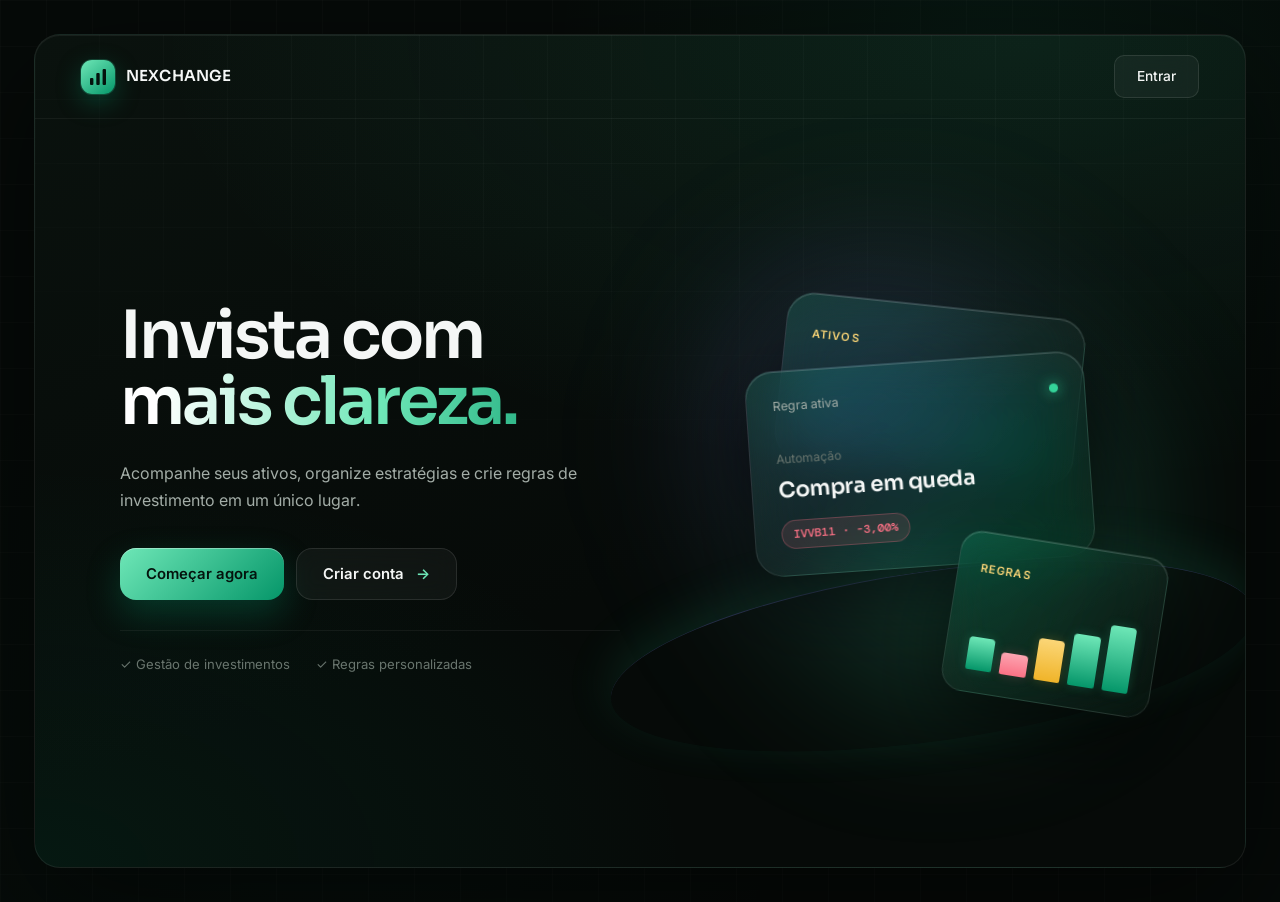
==== commit 7163a942: "chore: atualiza textos da pagina inicial" ====
--- a/index.html
+++ b/index.html
@@ -20,21 +20,16 @@
       <header class="auth-navbar">
         <a class="auth-logo" href="#">
           <span>
-            <svg width="18" height="18" viewBox="0 0 18 18" fill="none" xmlns="http://www.w3.org/2000/svg" aria-hidden="true">
-              <rect x="1" y="10" width="3.4" height="7" rx="1" fill="#04130d"/>
-              <rect x="7.3" y="5" width="3.4" height="12" rx="1" fill="#04130d"/>
-              <rect x="13.6" y="1" width="3.4" height="16" rx="1" fill="#04130d"/>
+            <svg width="18" height="18" viewBox="0 0 18 18" fill="none" xmlns="http://www.w3.org/2000/svg"
+              aria-hidden="true">
+              <rect x="1" y="10" width="3.4" height="7" rx="1" fill="#04130d" />
+              <rect x="7.3" y="5" width="3.4" height="12" rx="1" fill="#04130d" />
+              <rect x="13.6" y="1" width="3.4" height="16" rx="1" fill="#04130d" />
             </svg>
           </span>
           NEXCHANGE
         </a>
 
-        <nav>
-          <a href="#inicio">Início</a>
-          <a href="#recursos">Recursos</a>
-          <a href="#sobre">Sobre</a>
-        </nav>
-
         <button id="open-login" class="login-button" type="button">
           Entrar
         </button>
@@ -43,11 +38,6 @@
       <div class="auth-hero" id="inicio">
 
         <div class="auth-content">
-
-          <div class="auth-badge">
-            <span></span>
-            SIMULAÇÃO DE INVESTIMENTOS
-          </div>
 
           <h1>
             Invista com
@@ -71,7 +61,7 @@
           </div>
 
           <div class="auth-benefits" id="recursos">
-            <span>✓ Ambiente de simulação</span>
+            <span>✓ Gestão de investimentos</span>
             <span>✓ Regras personalizadas</span>
           </div>
 
